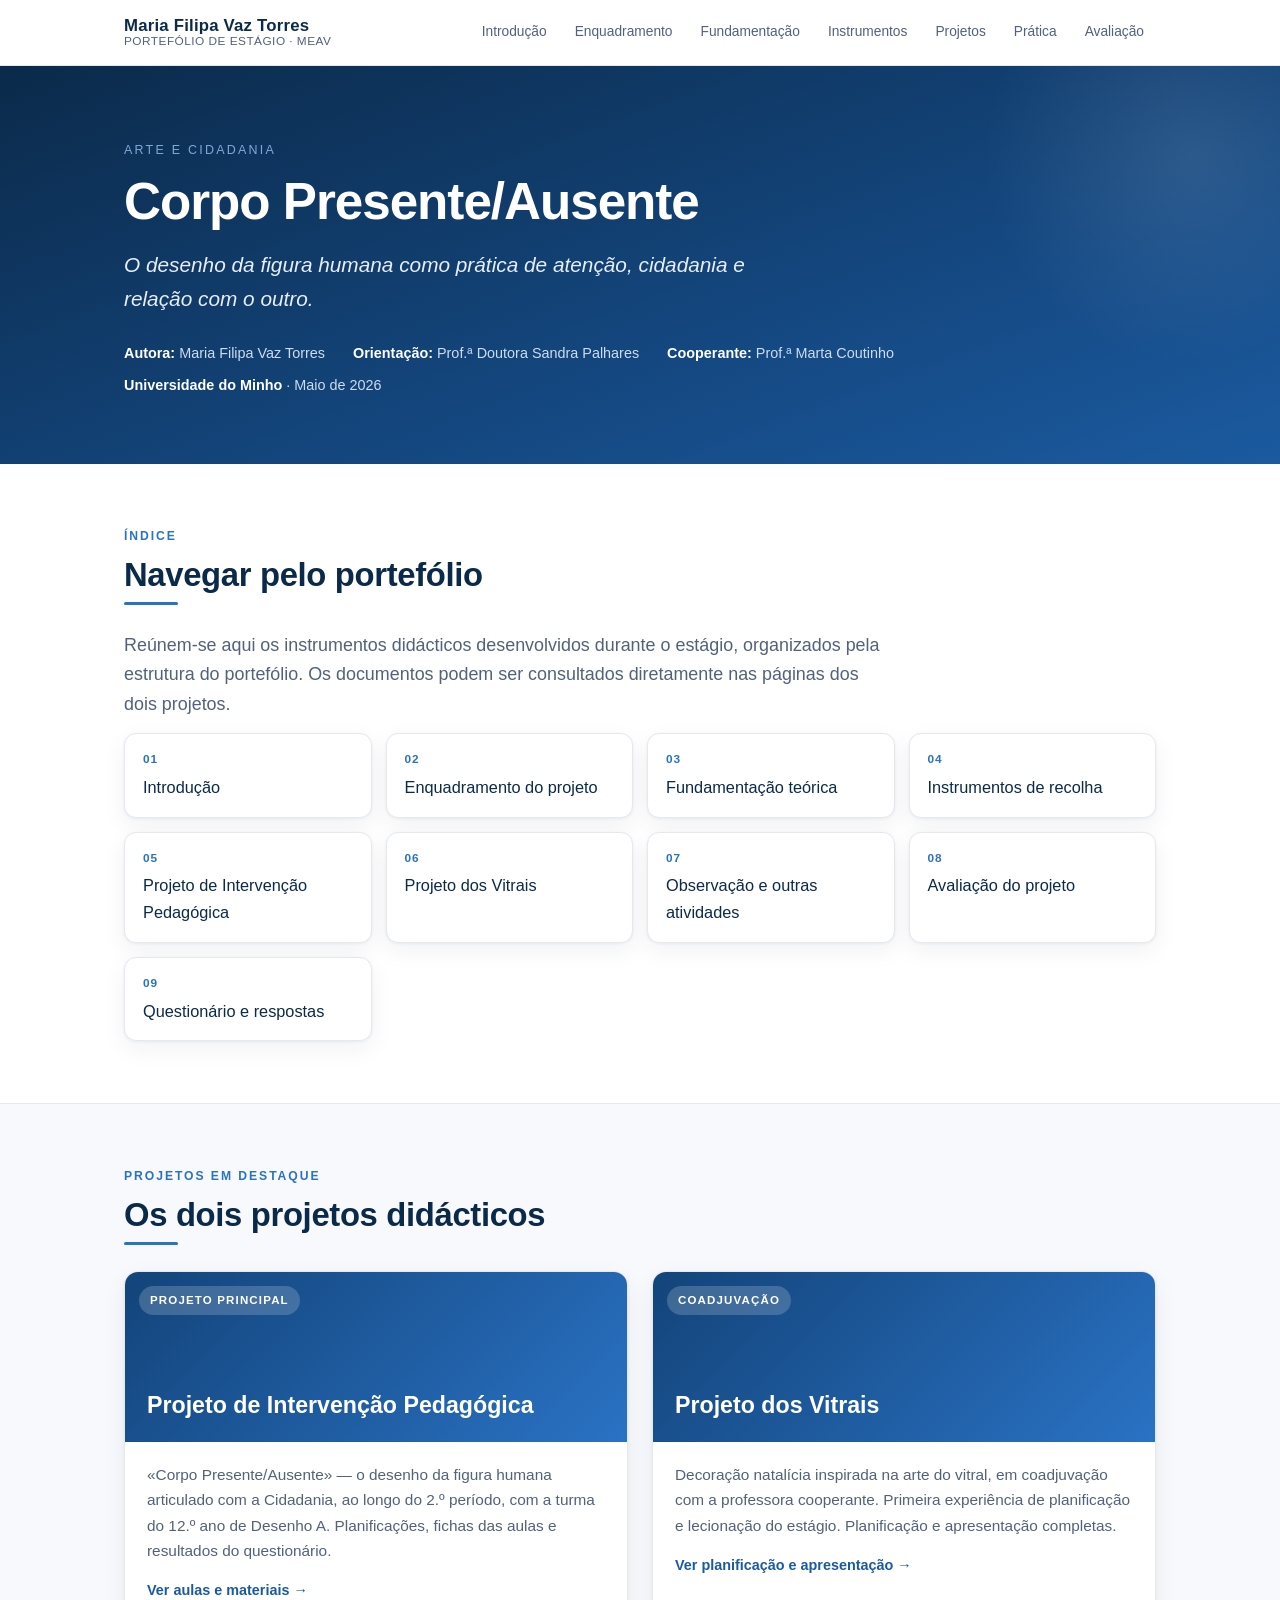
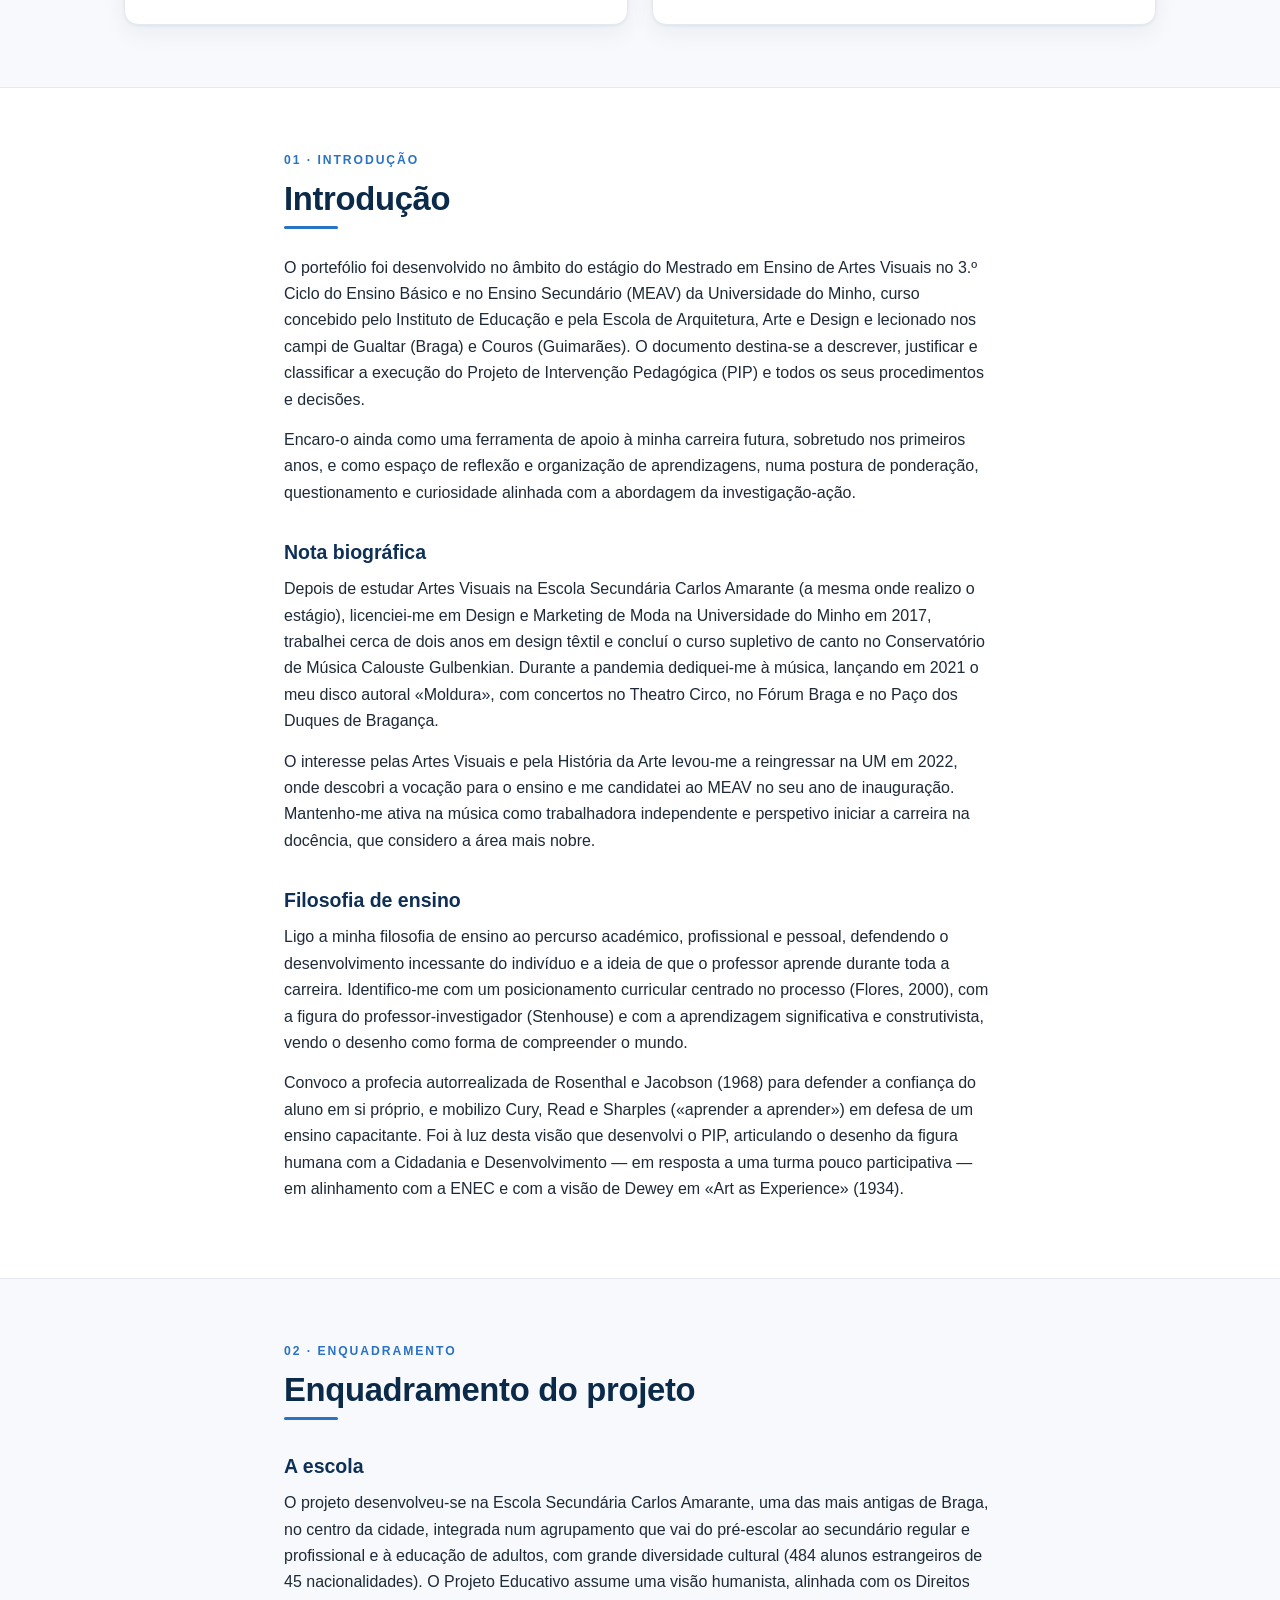
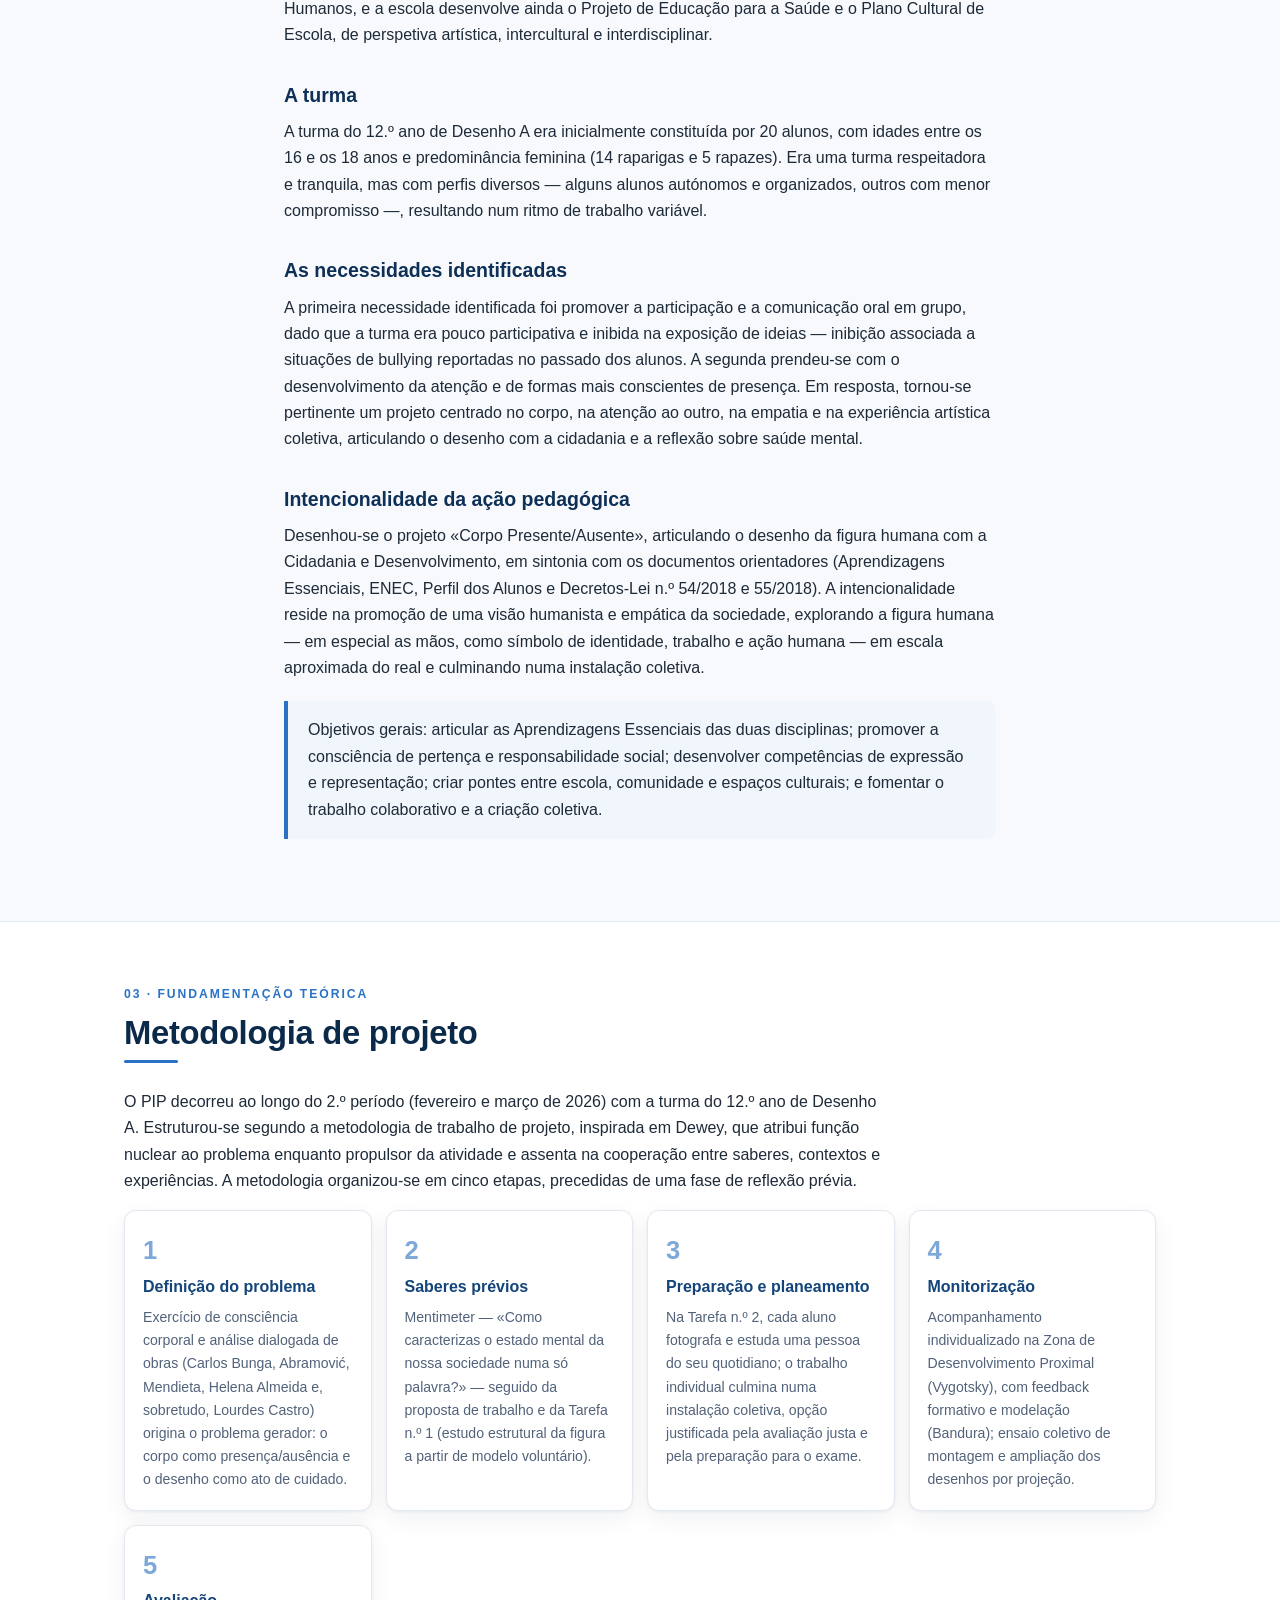
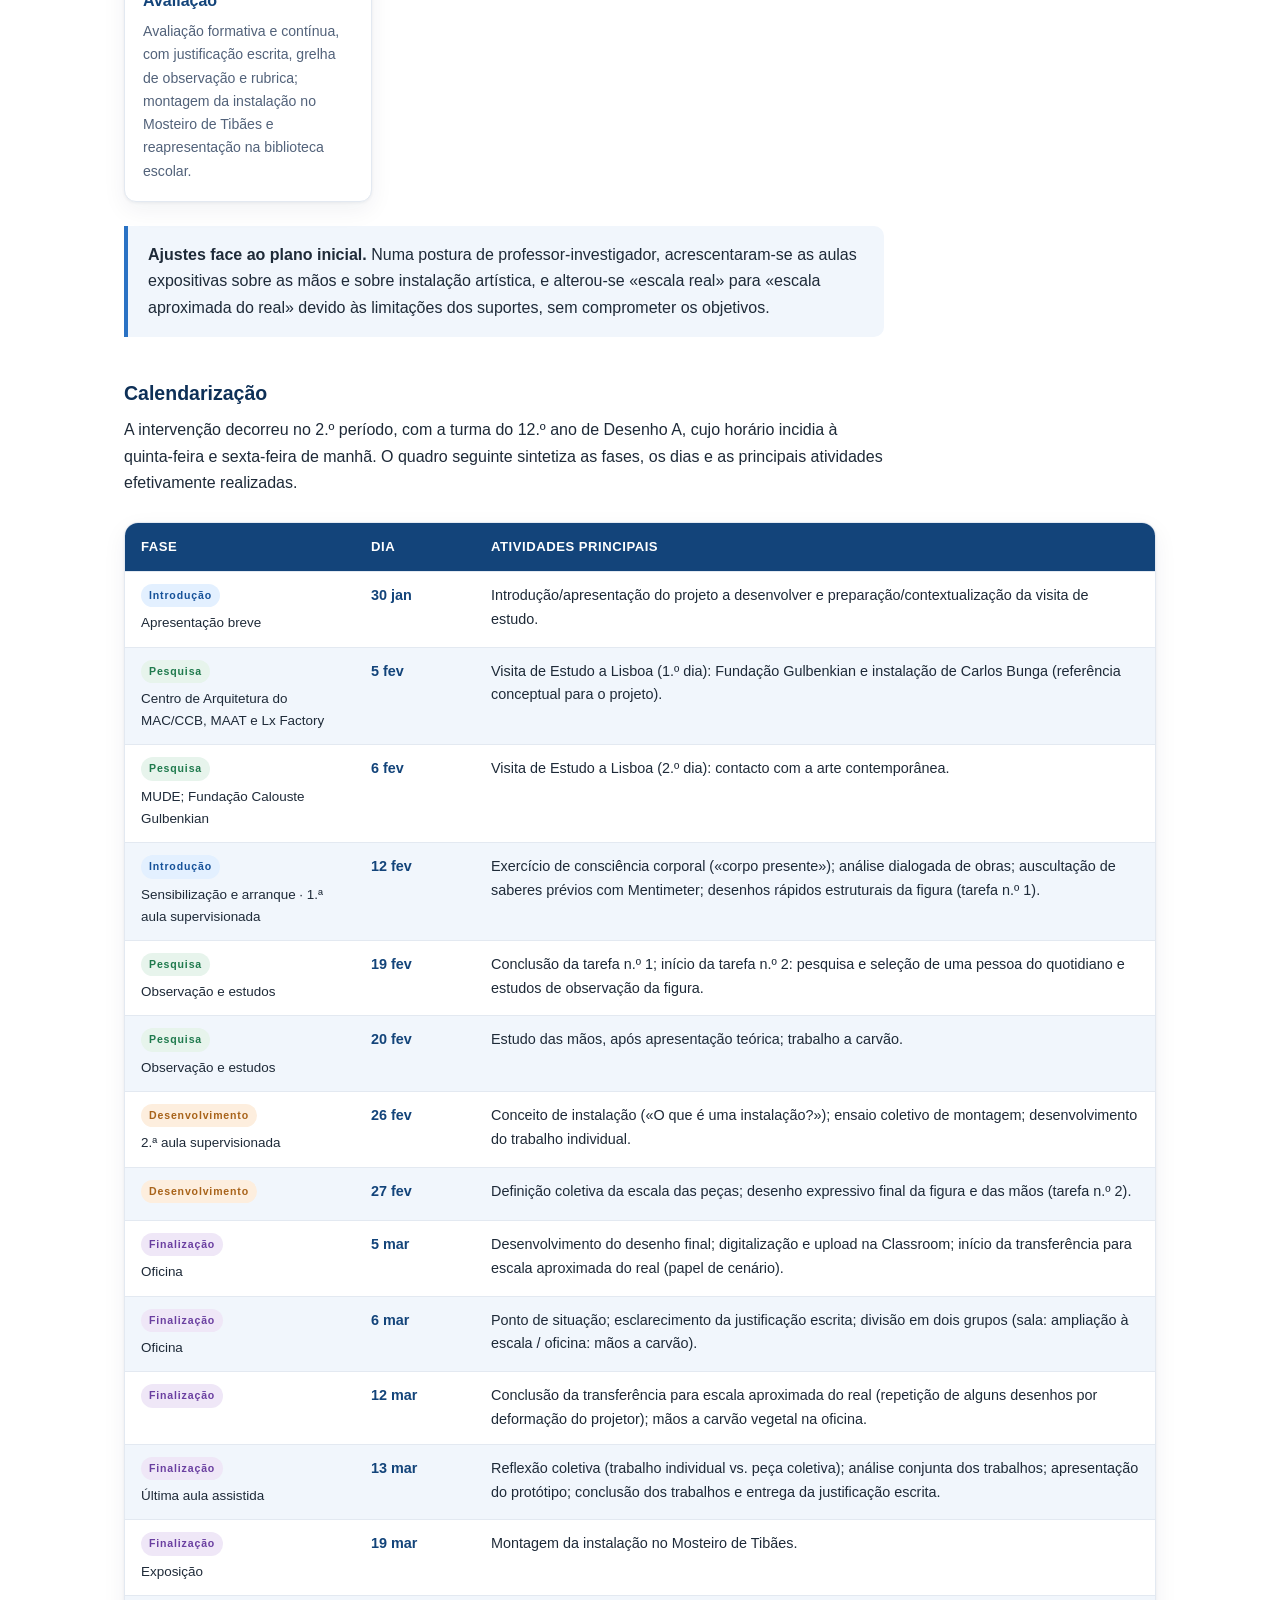
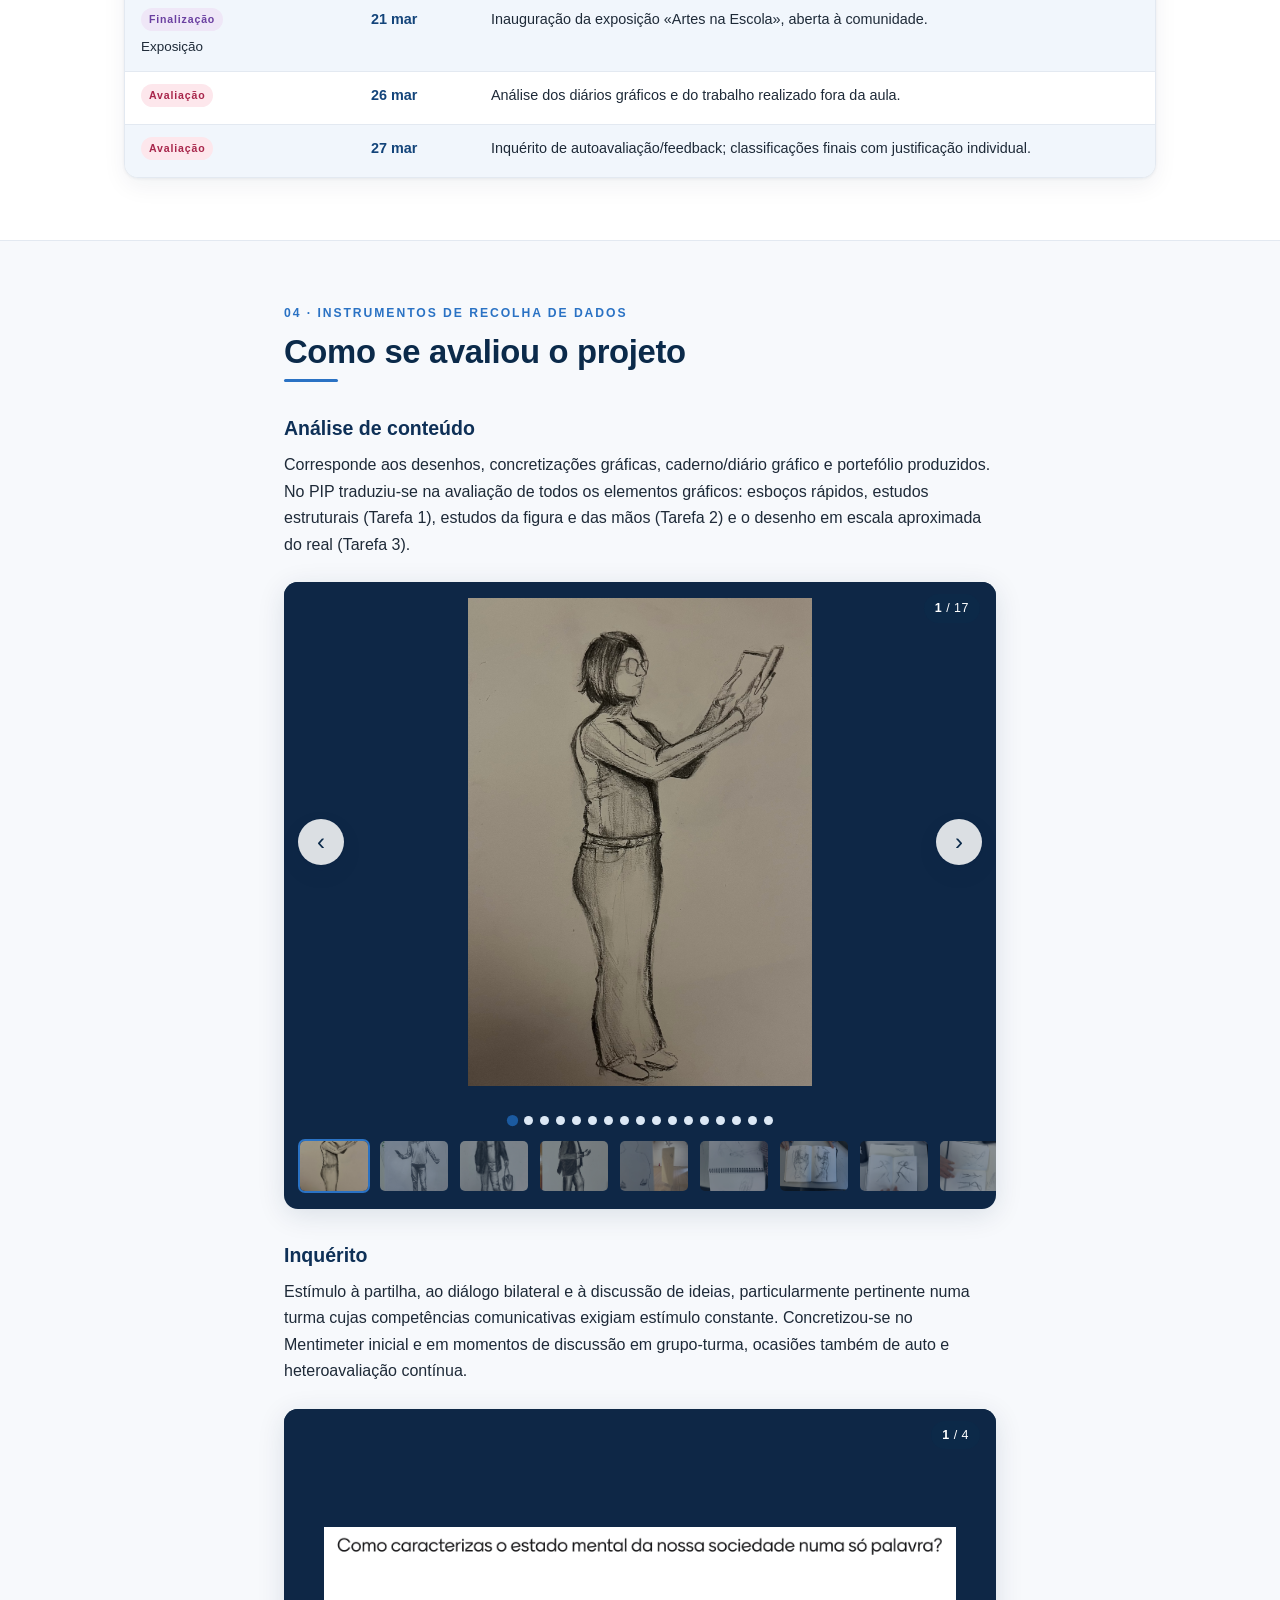
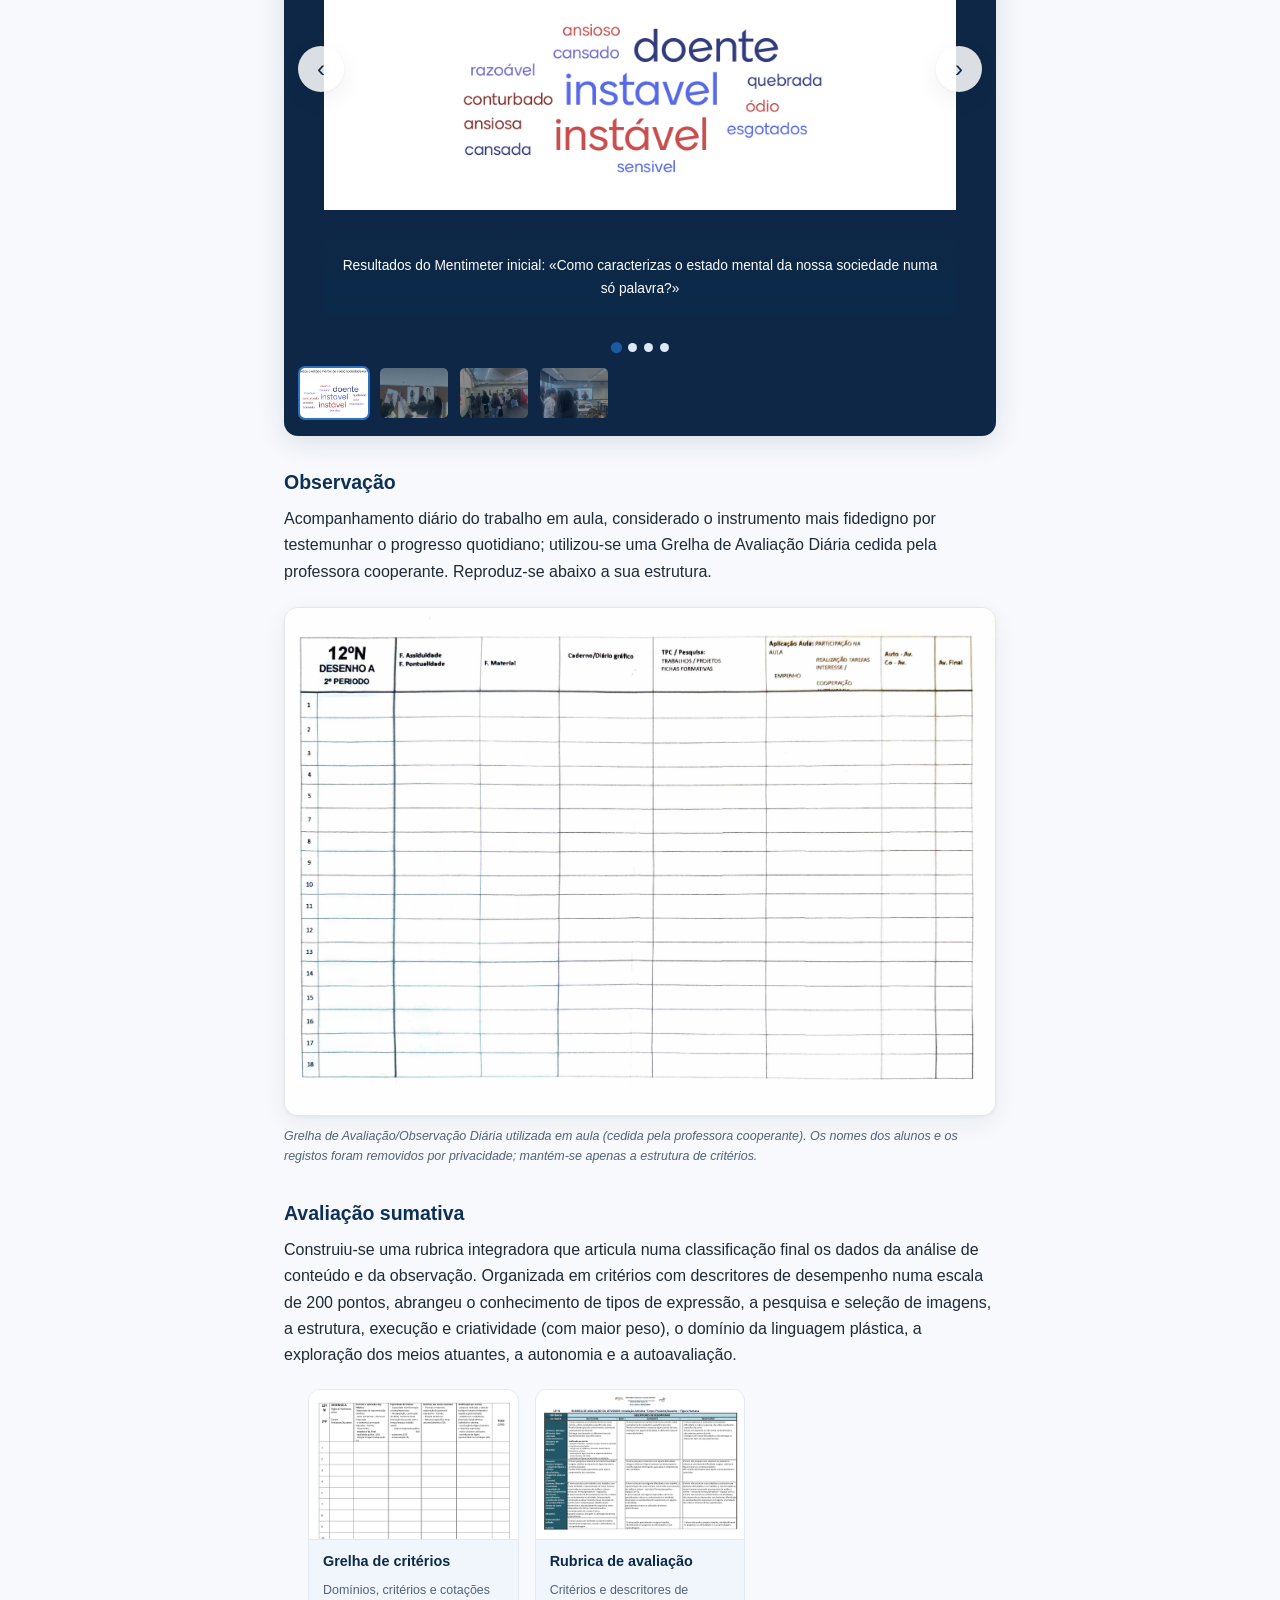
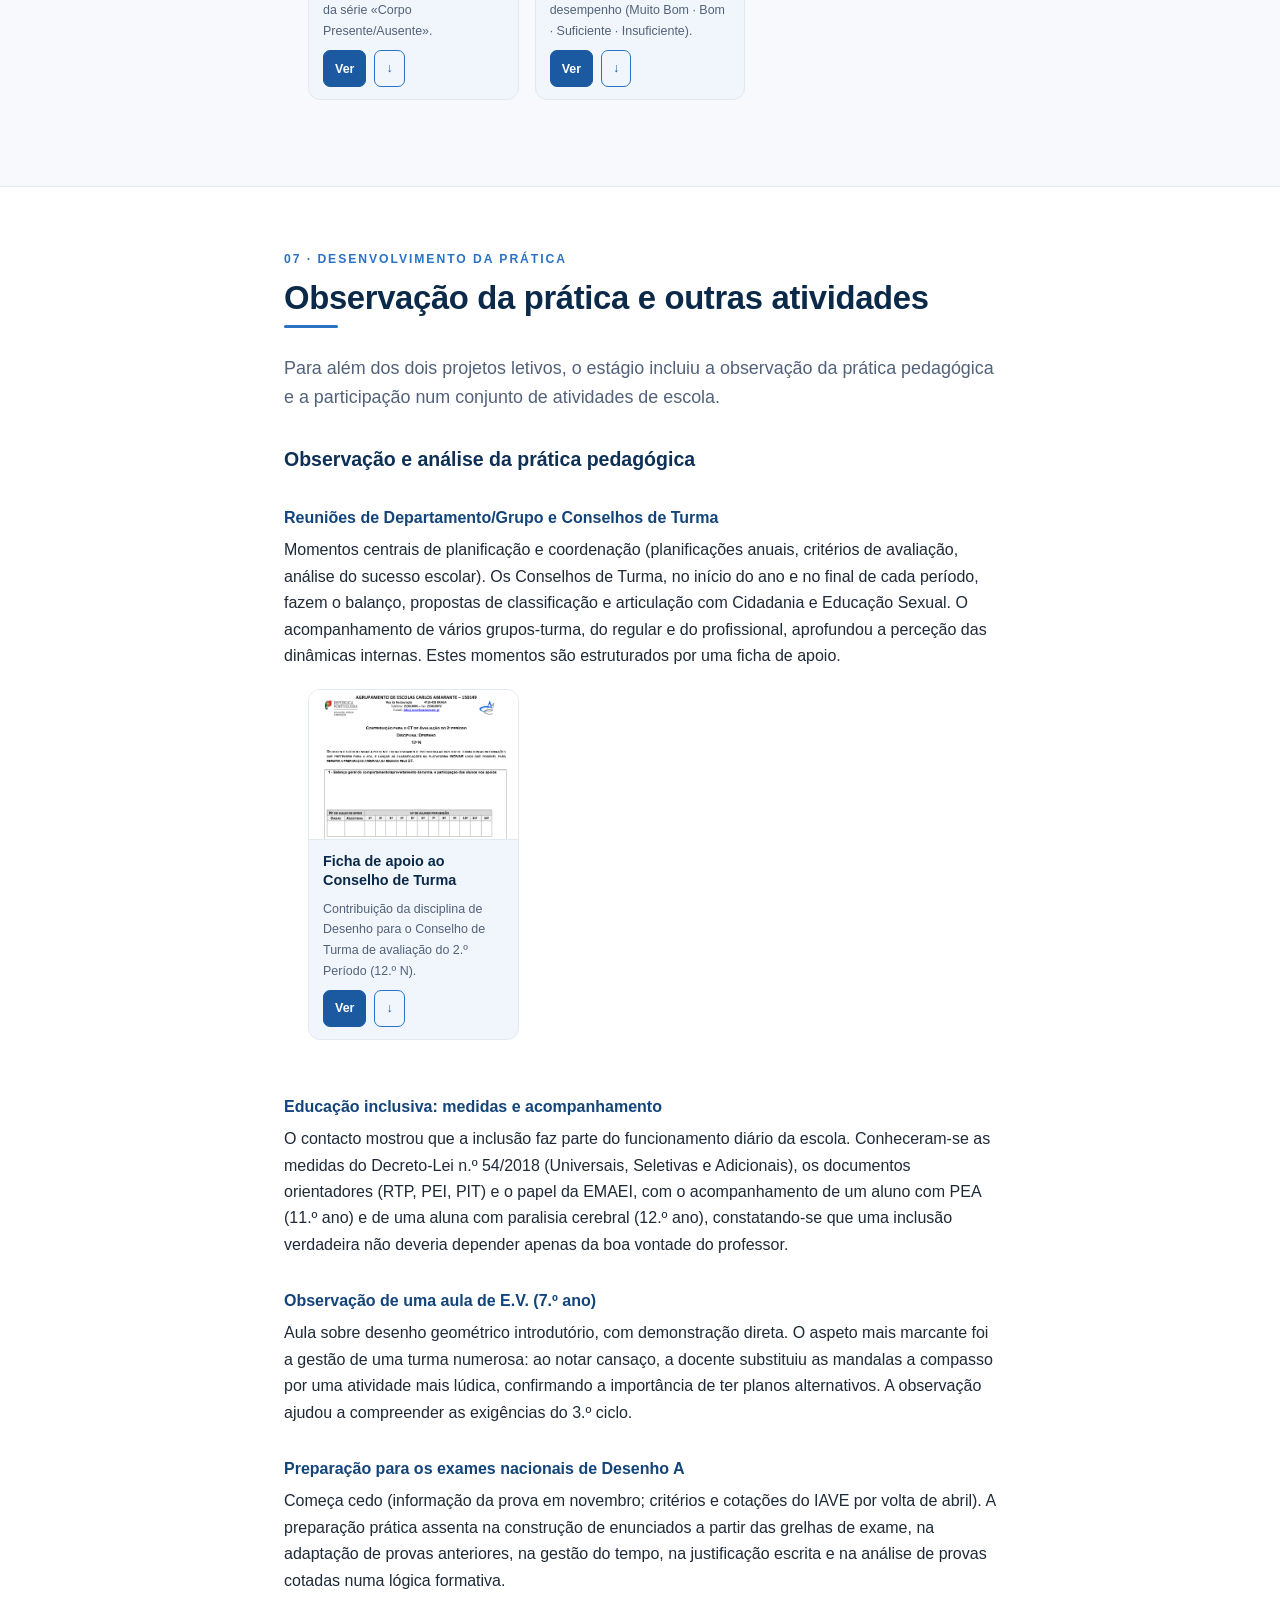
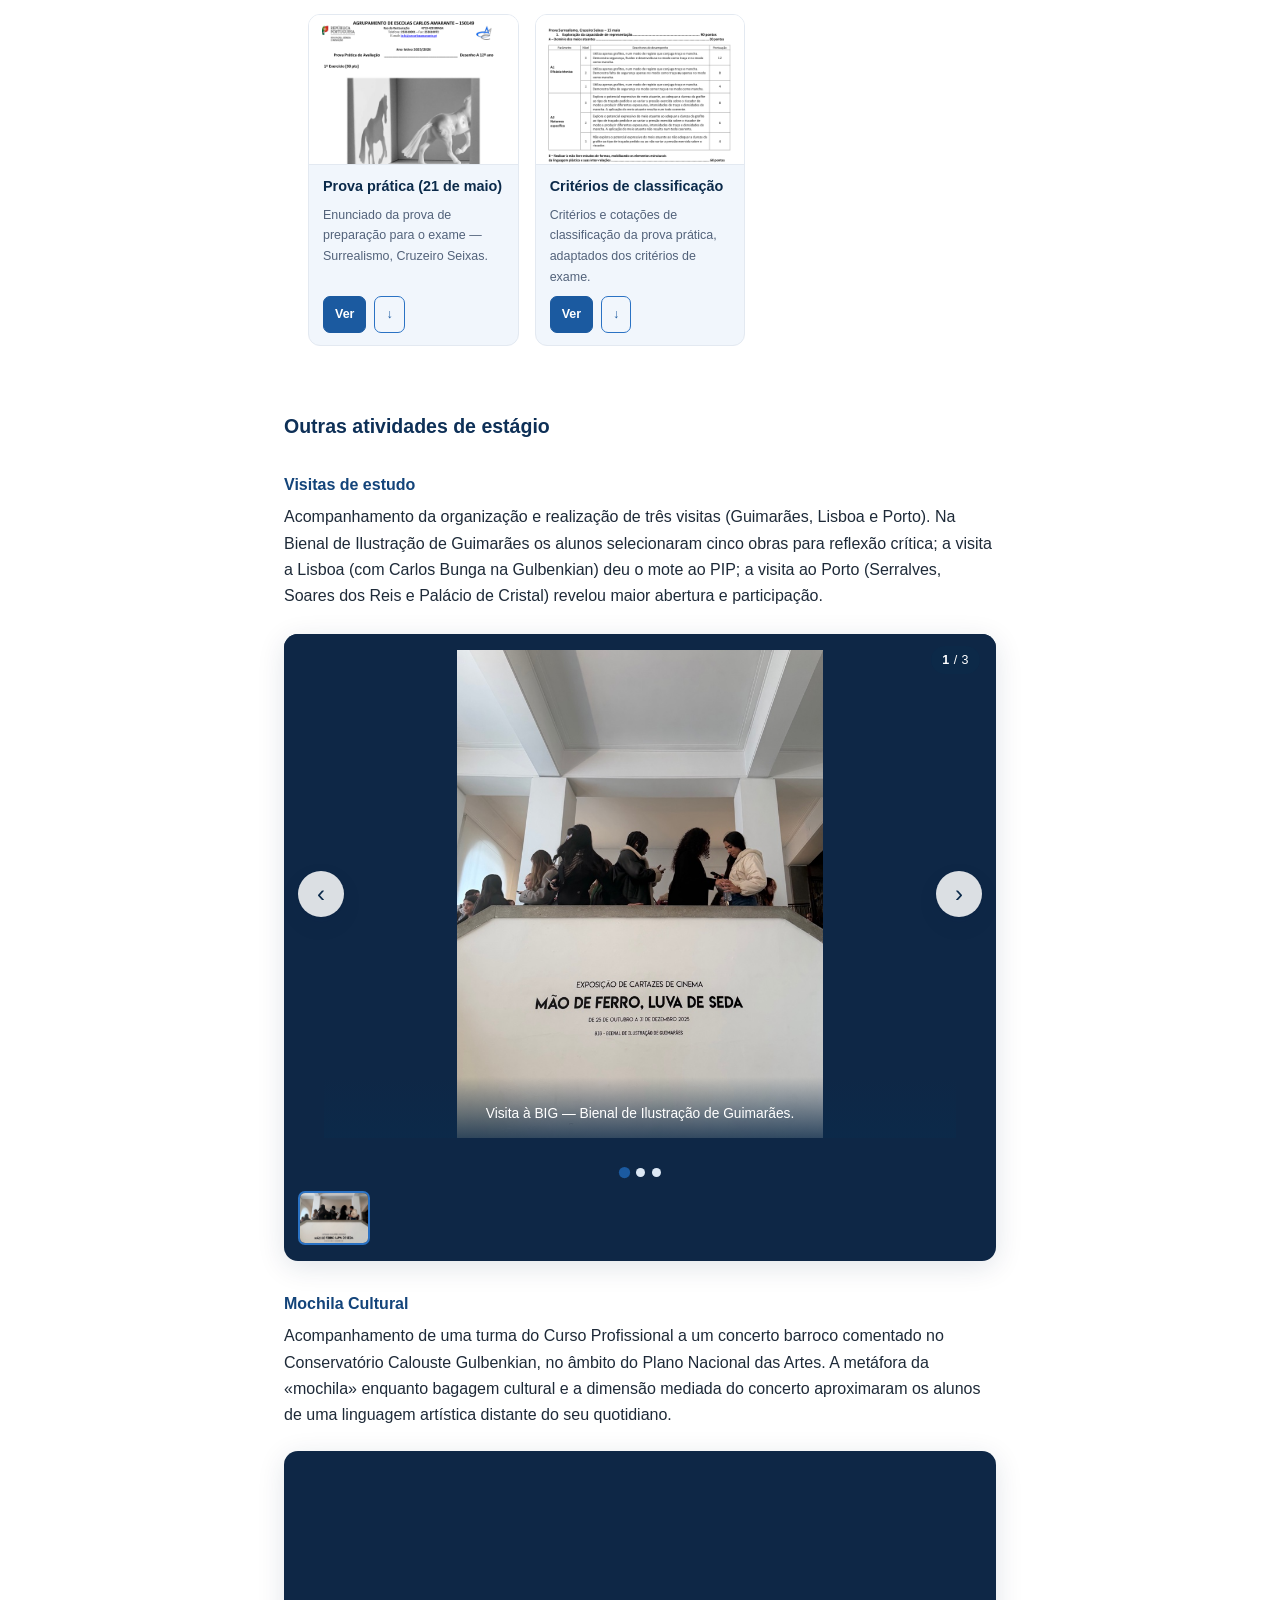
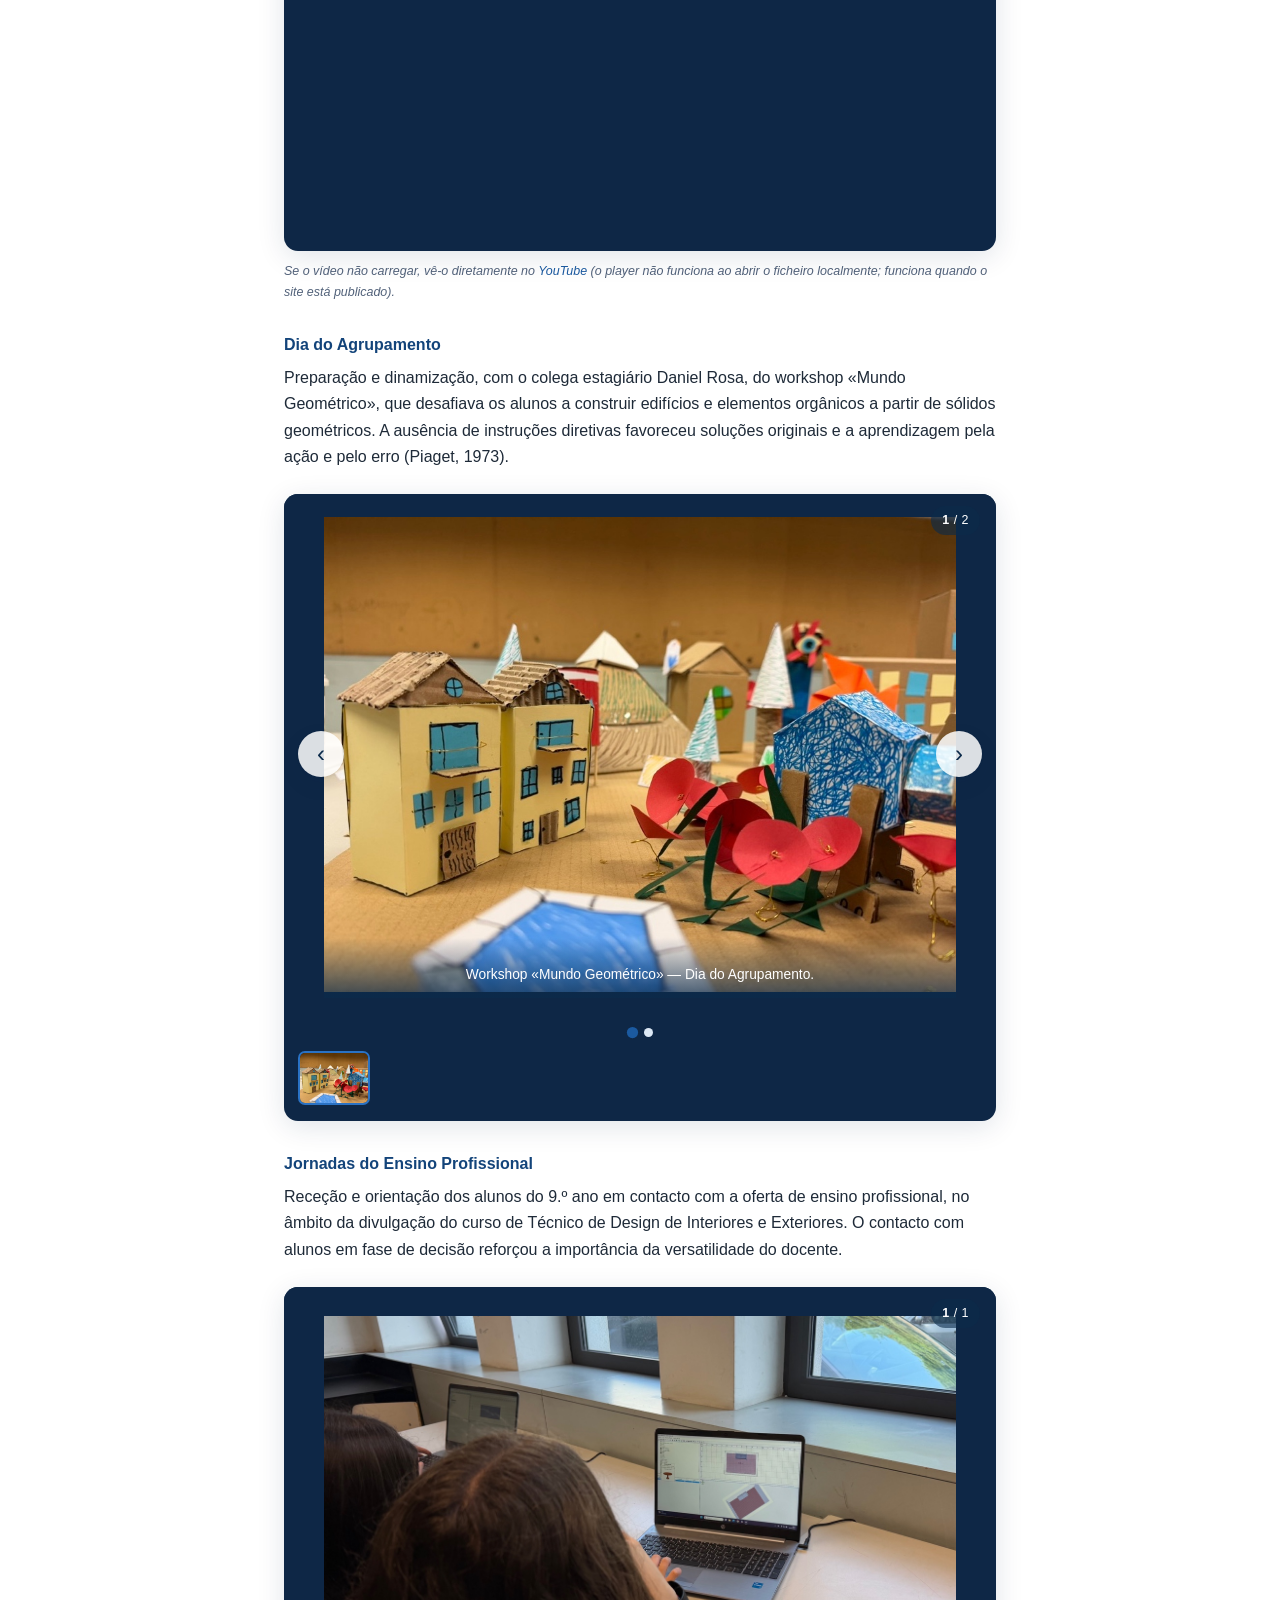
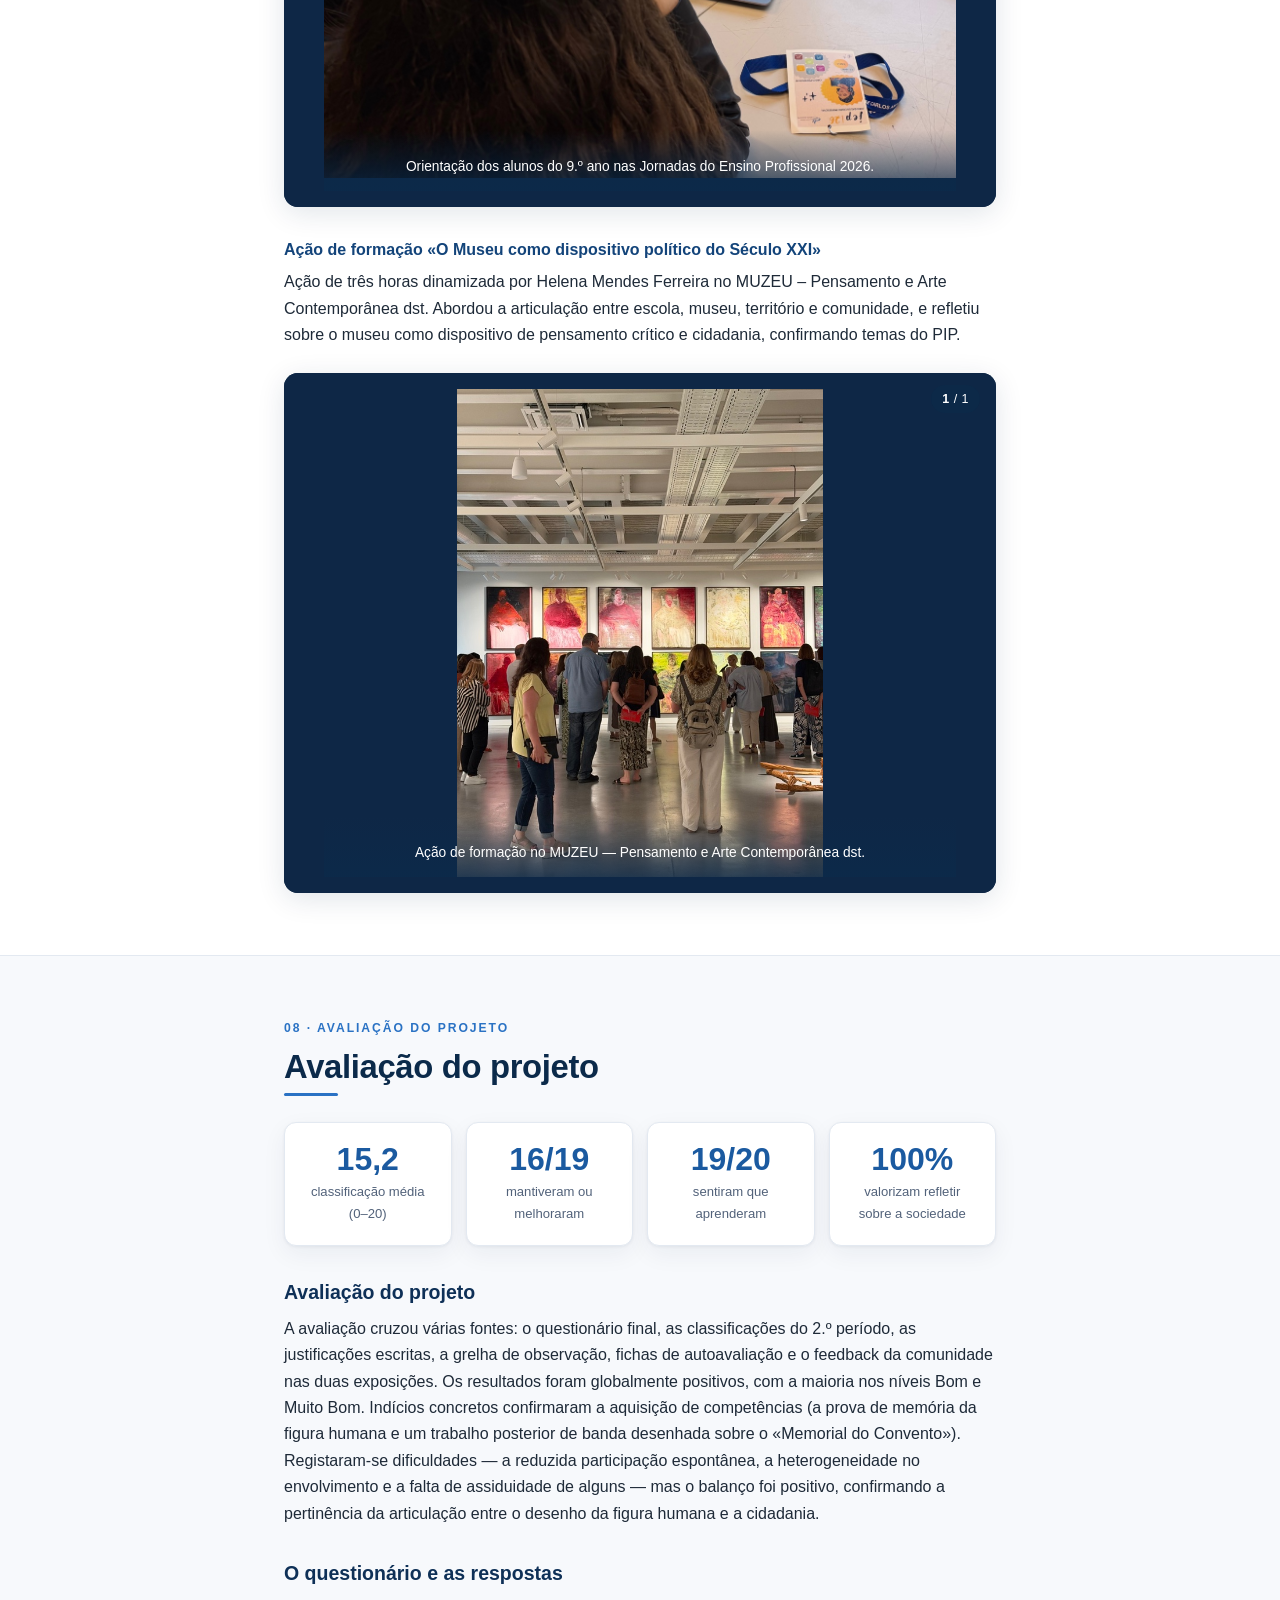
==== index.html @ 0a75f9e9 "Mover site para a raiz do repositório (GitHub Pages /root) GitHub Pages serve de / ou /docs, não de " ====
<!DOCTYPE html>
<html lang="pt">
<head>
<meta charset="UTF-8">
<meta name="viewport" content="width=device-width, initial-scale=1.0">
<title>Portefólio de Estágio — Maria Filipa Vaz Torres</title>
<meta name="description" content="Arte e Cidadania — Corpo Presente/Ausente. Portefólio de estágio do Mestrado em Ensino de Artes Visuais. Maria Filipa Vaz Torres, Universidade do Minho.">
<link rel="canonical" href="https://corpopresenteausente.me/">
<meta property="og:type" content="website">
<meta property="og:site_name" content="Corpo Presente/Ausente">
<meta property="og:title" content="Corpo Presente/Ausente — Portefólio de Estágio">
<meta property="og:description" content="O desenho da figura humana como prática de atenção, cidadania e relação com o outro. Maria Filipa Vaz Torres, MEAV — Universidade do Minho.">
<meta property="og:url" content="https://corpopresenteausente.me/">
<meta property="og:locale" content="pt_PT">
<link rel="stylesheet" href="style.css">
</head>
<body>

<header class="topo">
  <div class="topo-inner">
    <a class="marca" href="index.html">
      <b>Maria Filipa Vaz Torres</b>
      <span>Portefólio de Estágio · MEAV</span>
    </a>
    <nav class="nav">
      <a href="#introducao">Introdução</a>
      <a href="#enquadramento">Enquadramento</a>
      <a href="#fundamentacao">Fundamentação</a>
      <a href="#instrumentos">Instrumentos</a>
      <a href="#projetos">Projetos</a>
      <a href="#pratica">Prática</a>
      <a href="#avaliacao">Avaliação</a>
    </nav>
  </div>
</header>

<!-- HERO -->
<div class="hero">
  <div class="wrap">
    <p class="eyebrow">Arte e Cidadania</p>
    <h1>Corpo Presente/Ausente</h1>
    <p class="sub">O desenho da figura humana como prática de atenção, cidadania e relação com o outro.</p>
    <div class="meta">
      <span><b>Autora:</b> Maria Filipa Vaz Torres</span>
      <span><b>Orientação:</b> Prof.ª Doutora Sandra Palhares</span>
      <span><b>Cooperante:</b> Prof.ª Marta Coutinho</span>
      <span><b>Universidade do Minho</b> · Maio de 2026</span>
    </div>
  </div>
</div>

<!-- ÍNDICE -->
<section class="bloco" id="topo-indice">
  <div class="wrap">
    <p class="kicker">Índice</p>
    <h2 class="titulo">Navegar pelo portefólio</h2>
    <div class="divisoria"></div>
    <p class="lead estreito">Reúnem-se aqui os instrumentos didácticos desenvolvidos durante o estágio, organizados pela estrutura do portefólio. Os documentos podem ser consultados diretamente nas páginas dos dois projetos.</p>
    <div class="indice">
      <a href="#introducao"><span class="n">01</span><span class="t">Introdução</span></a>
      <a href="#enquadramento"><span class="n">02</span><span class="t">Enquadramento do projeto</span></a>
      <a href="#fundamentacao"><span class="n">03</span><span class="t">Fundamentação teórica</span></a>
      <a href="#instrumentos"><span class="n">04</span><span class="t">Instrumentos de recolha</span></a>
      <a href="pip.html"><span class="n">05</span><span class="t">Projeto de Intervenção Pedagógica</span></a>
      <a href="vitrais.html"><span class="n">06</span><span class="t">Projeto dos Vitrais</span></a>
      <a href="#pratica"><span class="n">07</span><span class="t">Observação e outras atividades</span></a>
      <a href="#avaliacao"><span class="n">08</span><span class="t">Avaliação do projeto</span></a>
      <a href="questionario.html"><span class="n">09</span><span class="t">Questionário e respostas</span></a>
    </div>
  </div>
</section>

<!-- PROJETOS EM DESTAQUE -->
<section class="bloco" id="projetos">
  <div class="wrap">
    <p class="kicker">Projetos em destaque</p>
    <h2 class="titulo">Os dois projetos didácticos</h2>
    <div class="divisoria"></div>
    <div class="destaques">
      <a class="proj-card" href="pip.html">
        <div class="cap">
          <span class="tag">Projeto principal</span>
          <h3>Projeto de Intervenção Pedagógica</h3>
        </div>
        <div class="corpo">
          <p>«Corpo Presente/Ausente» — o desenho da figura humana articulado com a Cidadania, ao longo do 2.º período, com a turma do 12.º ano de Desenho A. Planificações, fichas das aulas e resultados do questionário.</p>
          <span class="vermais">Ver aulas e materiais →</span>
        </div>
      </a>
      <a class="proj-card" href="vitrais.html">
        <div class="cap">
          <span class="tag">Coadjuvação</span>
          <h3>Projeto dos Vitrais</h3>
        </div>
        <div class="corpo">
          <p>Decoração natalícia inspirada na arte do vitral, em coadjuvação com a professora cooperante. Primeira experiência de planificação e lecionação do estágio. Planificação e apresentação completas.</p>
          <span class="vermais">Ver planificação e apresentação →</span>
        </div>
      </a>
    </div>
  </div>
</section>

<!-- 01 INTRODUÇÃO -->
<section class="bloco" id="introducao">
  <div class="wrap estreito">
    <p class="kicker">01 · Introdução</p>
    <h2 class="titulo">Introdução</h2>
    <div class="divisoria"></div>
    <p>O portefólio foi desenvolvido no âmbito do estágio do Mestrado em Ensino de Artes Visuais no 3.º Ciclo do Ensino Básico e no Ensino Secundário (MEAV) da Universidade do Minho, curso concebido pelo Instituto de Educação e pela Escola de Arquitetura, Arte e Design e lecionado nos campi de Gualtar (Braga) e Couros (Guimarães). O documento destina-se a descrever, justificar e classificar a execução do Projeto de Intervenção Pedagógica (PIP) e todos os seus procedimentos e decisões.</p>
    <p>Encaro-o ainda como uma ferramenta de apoio à minha carreira futura, sobretudo nos primeiros anos, e como espaço de reflexão e organização de aprendizagens, numa postura de ponderação, questionamento e curiosidade alinhada com a abordagem da investigação-ação.</p>

    <div class="subseccao">
      <h3 id="nota-biografica">Nota biográfica</h3>
      <p>Depois de estudar Artes Visuais na Escola Secundária Carlos Amarante (a mesma onde realizo o estágio), licenciei-me em Design e Marketing de Moda na Universidade do Minho em 2017, trabalhei cerca de dois anos em design têxtil e concluí o curso supletivo de canto no Conservatório de Música Calouste Gulbenkian. Durante a pandemia dediquei-me à música, lançando em 2021 o meu disco autoral «Moldura», com concertos no Theatro Circo, no Fórum Braga e no Paço dos Duques de Bragança.</p>
      <p>O interesse pelas Artes Visuais e pela História da Arte levou-me a reingressar na UM em 2022, onde descobri a vocação para o ensino e me candidatei ao MEAV no seu ano de inauguração. Mantenho-me ativa na música como trabalhadora independente e perspetivo iniciar a carreira na docência, que considero a área mais nobre.</p>
    </div>

    <div class="subseccao">
      <h3 id="filosofia-ensino">Filosofia de ensino</h3>
      <p>Ligo a minha filosofia de ensino ao percurso académico, profissional e pessoal, defendendo o desenvolvimento incessante do indivíduo e a ideia de que o professor aprende durante toda a carreira. Identifico-me com um posicionamento curricular centrado no processo (Flores, 2000), com a figura do professor-investigador (Stenhouse) e com a aprendizagem significativa e construtivista, vendo o desenho como forma de compreender o mundo.</p>
      <p>Convoco a profecia autorrealizada de Rosenthal e Jacobson (1968) para defender a confiança do aluno em si próprio, e mobilizo Cury, Read e Sharples («aprender a aprender») em defesa de um ensino capacitante. Foi à luz desta visão que desenvolvi o PIP, articulando o desenho da figura humana com a Cidadania e Desenvolvimento — em resposta a uma turma pouco participativa — em alinhamento com a ENEC e com a visão de Dewey em «Art as Experience» (1934).</p>
    </div>
  </div>
</section>

<!-- 02 ENQUADRAMENTO -->
<section class="bloco" id="enquadramento">
  <div class="wrap estreito">
    <p class="kicker">02 · Enquadramento</p>
    <h2 class="titulo">Enquadramento do projeto</h2>
    <div class="divisoria"></div>

    <div class="subseccao">
      <h3 id="a-escola">A escola</h3>
      <p>O projeto desenvolveu-se na Escola Secundária Carlos Amarante, uma das mais antigas de Braga, no centro da cidade, integrada num agrupamento que vai do pré-escolar ao secundário regular e profissional e à educação de adultos, com grande diversidade cultural (484 alunos estrangeiros de 45 nacionalidades). O Projeto Educativo assume uma visão humanista, alinhada com os Direitos Humanos, e a escola desenvolve ainda o Projeto de Educação para a Saúde e o Plano Cultural de Escola, de perspetiva artística, intercultural e interdisciplinar.</p>
    </div>

    <div class="subseccao">
      <h3 id="a-turma">A turma</h3>
      <p>A turma do 12.º ano de Desenho A era inicialmente constituída por 20 alunos, com idades entre os 16 e os 18 anos e predominância feminina (14 raparigas e 5 rapazes). Era uma turma respeitadora e tranquila, mas com perfis diversos — alguns alunos autónomos e organizados, outros com menor compromisso —, resultando num ritmo de trabalho variável.</p>
    </div>

    <div class="subseccao">
      <h3 id="necessidades">As necessidades identificadas</h3>
      <p>A primeira necessidade identificada foi promover a participação e a comunicação oral em grupo, dado que a turma era pouco participativa e inibida na exposição de ideias — inibição associada a situações de bullying reportadas no passado dos alunos. A segunda prendeu-se com o desenvolvimento da atenção e de formas mais conscientes de presença. Em resposta, tornou-se pertinente um projeto centrado no corpo, na atenção ao outro, na empatia e na experiência artística coletiva, articulando o desenho com a cidadania e a reflexão sobre saúde mental.</p>
    </div>

    <div class="subseccao">
      <h3 id="intencionalidade">Intencionalidade da ação pedagógica</h3>
      <p>Desenhou-se o projeto «Corpo Presente/Ausente», articulando o desenho da figura humana com a Cidadania e Desenvolvimento, em sintonia com os documentos orientadores (Aprendizagens Essenciais, ENEC, Perfil dos Alunos e Decretos-Lei n.º 54/2018 e 55/2018). A intencionalidade reside na promoção de uma visão humanista e empática da sociedade, explorando a figura humana — em especial as mãos, como símbolo de identidade, trabalho e ação humana — em escala aproximada do real e culminando numa instalação coletiva.</p>
      <div class="callout">Objetivos gerais: articular as Aprendizagens Essenciais das duas disciplinas; promover a consciência de pertença e responsabilidade social; desenvolver competências de expressão e representação; criar pontes entre escola, comunidade e espaços culturais; e fomentar o trabalho colaborativo e a criação coletiva.</div>
    </div>
  </div>
</section>

<!-- 03 FUNDAMENTAÇÃO -->
<section class="bloco" id="fundamentacao">
  <div class="wrap">
    <p class="kicker">03 · Fundamentação teórica</p>
    <h2 class="titulo">Metodologia de projeto</h2>
    <div class="divisoria"></div>
    <p class="estreito">O PIP decorreu ao longo do 2.º período (fevereiro e março de 2026) com a turma do 12.º ano de Desenho A. Estruturou-se segundo a metodologia de trabalho de projeto, inspirada em Dewey, que atribui função nuclear ao problema enquanto propulsor da atividade e assenta na cooperação entre saberes, contextos e experiências. A metodologia organizou-se em cinco etapas, precedidas de uma fase de reflexão prévia.</p>
    <div class="fases">
      <div class="fase"><div class="ord">1</div><h4>Definição do problema</h4><p>Exercício de consciência corporal e análise dialogada de obras (Carlos Bunga, Abramović, Mendieta, Helena Almeida e, sobretudo, Lourdes Castro) origina o problema gerador: o corpo como presença/ausência e o desenho como ato de cuidado.</p></div>
      <div class="fase"><div class="ord">2</div><h4>Saberes prévios</h4><p>Mentimeter — «Como caracterizas o estado mental da nossa sociedade numa só palavra?» — seguido da proposta de trabalho e da Tarefa n.º 1 (estudo estrutural da figura a partir de modelo voluntário).</p></div>
      <div class="fase"><div class="ord">3</div><h4>Preparação e planeamento</h4><p>Na Tarefa n.º 2, cada aluno fotografa e estuda uma pessoa do seu quotidiano; o trabalho individual culmina numa instalação coletiva, opção justificada pela avaliação justa e pela preparação para o exame.</p></div>
      <div class="fase"><div class="ord">4</div><h4>Monitorização</h4><p>Acompanhamento individualizado na Zona de Desenvolvimento Proximal (Vygotsky), com feedback formativo e modelação (Bandura); ensaio coletivo de montagem e ampliação dos desenhos por projeção.</p></div>
      <div class="fase"><div class="ord">5</div><h4>Avaliação</h4><p>Avaliação formativa e contínua, com justificação escrita, grelha de observação e rubrica; montagem da instalação no Mosteiro de Tibães e reapresentação na biblioteca escolar.</p></div>
    </div>
    <div class="callout estreito" style="margin-top:24px"><b>Ajustes face ao plano inicial.</b> Numa postura de professor-investigador, acrescentaram-se as aulas expositivas sobre as mãos e sobre instalação artística, e alterou-se «escala real» para «escala aproximada do real» devido às limitações dos suportes, sem comprometer os objetivos.</div>

    <h3 style="margin-top:40px">Calendarização</h3>
    <p class="estreito">A intervenção decorreu no 2.º período, com a turma do 12.º ano de Desenho A, cujo horário incidia à quinta-feira e sexta-feira de manhã. O quadro seguinte sintetiza as fases, os dias e as principais atividades efetivamente realizadas.</p>
    <div class="tabela-cal">
      <table class="cal">
        <thead>
          <tr><th>Fase</th><th>Dia</th><th>Atividades principais</th></tr>
        </thead>
        <tbody>
          <tr>
            <td class="fase-cel"><span class="cal-tag introducao">Introdução</span><span class="cal-fase-nome">Apresentação breve</span></td>
            <td class="dia">30 jan</td>
            <td>Introdução/apresentação do projeto a desenvolver e preparação/contextualização da visita de estudo.</td>
          </tr>
          <tr>
            <td class="fase-cel"><span class="cal-tag pesquisa">Pesquisa</span><span class="cal-fase-nome">Centro de Arquitetura do MAC/CCB, MAAT e Lx Factory</span></td>
            <td class="dia">5 fev</td>
            <td>Visita de Estudo a Lisboa (1.º dia): Fundação Gulbenkian e instalação de Carlos Bunga (referência conceptual para o projeto).</td>
          </tr>
          <tr>
            <td class="fase-cel"><span class="cal-tag pesquisa">Pesquisa</span><span class="cal-fase-nome">MUDE; Fundação Calouste Gulbenkian</span></td>
            <td class="dia">6 fev</td>
            <td>Visita de Estudo a Lisboa (2.º dia): contacto com a arte contemporânea.</td>
          </tr>
          <tr>
            <td class="fase-cel"><span class="cal-tag introducao">Introdução</span><span class="cal-fase-nome">Sensibilização e arranque · 1.ª aula supervisionada</span></td>
            <td class="dia">12 fev</td>
            <td>Exercício de consciência corporal («corpo presente»); análise dialogada de obras; auscultação de saberes prévios com Mentimeter; desenhos rápidos estruturais da figura (tarefa n.º 1).</td>
          </tr>
          <tr>
            <td class="fase-cel"><span class="cal-tag pesquisa">Pesquisa</span><span class="cal-fase-nome">Observação e estudos</span></td>
            <td class="dia">19 fev</td>
            <td>Conclusão da tarefa n.º 1; início da tarefa n.º 2: pesquisa e seleção de uma pessoa do quotidiano e estudos de observação da figura.</td>
          </tr>
          <tr>
            <td class="fase-cel"><span class="cal-tag pesquisa">Pesquisa</span><span class="cal-fase-nome">Observação e estudos</span></td>
            <td class="dia">20 fev</td>
            <td>Estudo das mãos, após apresentação teórica; trabalho a carvão.</td>
          </tr>
          <tr>
            <td class="fase-cel"><span class="cal-tag desenvolvimento">Desenvolvimento</span><span class="cal-fase-nome">2.ª aula supervisionada</span></td>
            <td class="dia">26 fev</td>
            <td>Conceito de instalação («O que é uma instalação?»); ensaio coletivo de montagem; desenvolvimento do trabalho individual.</td>
          </tr>
          <tr>
            <td class="fase-cel"><span class="cal-tag desenvolvimento">Desenvolvimento</span></td>
            <td class="dia">27 fev</td>
            <td>Definição coletiva da escala das peças; desenho expressivo final da figura e das mãos (tarefa n.º 2).</td>
          </tr>
          <tr>
            <td class="fase-cel"><span class="cal-tag finalizacao">Finalização</span><span class="cal-fase-nome">Oficina</span></td>
            <td class="dia">5 mar</td>
            <td>Desenvolvimento do desenho final; digitalização e upload na Classroom; início da transferência para escala aproximada do real (papel de cenário).</td>
          </tr>
          <tr>
            <td class="fase-cel"><span class="cal-tag finalizacao">Finalização</span><span class="cal-fase-nome">Oficina</span></td>
            <td class="dia">6 mar</td>
            <td>Ponto de situação; esclarecimento da justificação escrita; divisão em dois grupos (sala: ampliação à escala / oficina: mãos a carvão).</td>
          </tr>
          <tr>
            <td class="fase-cel"><span class="cal-tag finalizacao">Finalização</span></td>
            <td class="dia">12 mar</td>
            <td>Conclusão da transferência para escala aproximada do real (repetição de alguns desenhos por deformação do projetor); mãos a carvão vegetal na oficina.</td>
          </tr>
          <tr>
            <td class="fase-cel"><span class="cal-tag finalizacao">Finalização</span><span class="cal-fase-nome">Última aula assistida</span></td>
            <td class="dia">13 mar</td>
            <td>Reflexão coletiva (trabalho individual vs. peça coletiva); análise conjunta dos trabalhos; apresentação do protótipo; conclusão dos trabalhos e entrega da justificação escrita.</td>
          </tr>
          <tr>
            <td class="fase-cel"><span class="cal-tag finalizacao">Finalização</span><span class="cal-fase-nome">Exposição</span></td>
            <td class="dia">19 mar</td>
            <td>Montagem da instalação no Mosteiro de Tibães.</td>
          </tr>
          <tr>
            <td class="fase-cel"><span class="cal-tag finalizacao">Finalização</span><span class="cal-fase-nome">Exposição</span></td>
            <td class="dia">21 mar</td>
            <td>Inauguração da exposição «Artes na Escola», aberta à comunidade.</td>
          </tr>
          <tr>
            <td class="fase-cel"><span class="cal-tag avaliacao">Avaliação</span></td>
            <td class="dia">26 mar</td>
            <td>Análise dos diários gráficos e do trabalho realizado fora da aula.</td>
          </tr>
          <tr>
            <td class="fase-cel"><span class="cal-tag avaliacao">Avaliação</span></td>
            <td class="dia">27 mar</td>
            <td>Inquérito de autoavaliação/feedback; classificações finais com justificação individual.</td>
          </tr>
        </tbody>
      </table>
    </div>
  </div>
</section>

<!-- 04 INSTRUMENTOS -->
<section class="bloco" id="instrumentos">
  <div class="wrap estreito">
    <p class="kicker">04 · Instrumentos de recolha de dados</p>
    <h2 class="titulo">Como se avaliou o projeto</h2>
    <div class="divisoria"></div>
    <div class="subseccao"><h3 id="analise-conteudo">Análise de conteúdo</h3><p>Corresponde aos desenhos, concretizações gráficas, caderno/diário gráfico e portefólio produzidos. No PIP traduziu-se na avaliação de todos os elementos gráficos: esboços rápidos, estudos estruturais (Tarefa 1), estudos da figura e das mãos (Tarefa 2) e o desenho em escala aproximada do real (Tarefa 3).</p>
      <div id="galeria-analise"></div>
    </div>
    <div class="subseccao"><h3 id="inquerito">Inquérito</h3><p>Estímulo à partilha, ao diálogo bilateral e à discussão de ideias, particularmente pertinente numa turma cujas competências comunicativas exigiam estímulo constante. Concretizou-se no Mentimeter inicial e em momentos de discussão em grupo-turma, ocasiões também de auto e heteroavaliação contínua.</p>
      <div id="galeria-inquerito"></div>
    </div>
    <div class="subseccao"><h3 id="observacao">Observação</h3><p>Acompanhamento diário do trabalho em aula, considerado o instrumento mais fidedigno por testemunhar o progresso quotidiano; utilizou-se uma Grelha de Avaliação Diária cedida pela professora cooperante. Reproduz-se abaixo a sua estrutura.</p>
      <figure class="grelha-img">
        <a href="img/grelha-observacao.png" target="_blank" rel="noopener" title="Abrir grelha em tamanho real">
          <img src="img/grelha-observacao.png" alt="Grelha de Avaliação/Observação Diária — 12.º N, Desenho A, 2.º Período" loading="lazy">
        </a>
      </figure>
      <p class="obs-nota">Grelha de Avaliação/Observação Diária utilizada em aula (cedida pela professora cooperante). Os nomes dos alunos e os registos foram removidos por privacidade; mantém-se apenas a estrutura de critérios.</p>
    </div>
    <div class="subseccao"><h3 id="avaliacao-sumativa">Avaliação sumativa</h3><p>Construiu-se uma rubrica integradora que articula numa classificação final os dados da análise de conteúdo e da observação. Organizada em critérios com descritores de desempenho numa escala de 200 pontos, abrangeu o conhecimento de tipos de expressão, a pesquisa e seleção de imagens, a estrutura, execução e criatividade (com maior peso), o domínio da linguagem plástica, a exploração dos meios atuantes, a autonomia e a autoavaliação.</p>
      <div class="materiais">
        <div class="mat">
          <div class="miniatura"><img src="img/thumb_avaliacao_grelha_rubrica.png" alt="Grelha de critérios de avaliação"></div>
          <div class="info">
            <span class="nome">Grelha de critérios</span>
            <span class="desc">Domínios, critérios e cotações da série «Corpo Presente/Ausente».</span>
            <div class="acoes">
              <button class="btn primario" data-pdf="materiais/avaliacao_grelha_rubrica.pdf" data-nome="Grelha de critérios — Corpo Presente/Ausente">Ver</button>
              <a class="btn fantasma" href="materiais/avaliacao_grelha_rubrica.pdf" download>↓</a>
            </div>
          </div>
        </div>
        <div class="mat">
          <div class="miniatura"><img src="img/thumb_avaliacao_rubrica_descritores.png" alt="Rubrica com descritores de desempenho"></div>
          <div class="info">
            <span class="nome">Rubrica de avaliação</span>
            <span class="desc">Critérios e descritores de desempenho (Muito Bom · Bom · Suficiente · Insuficiente).</span>
            <div class="acoes">
              <button class="btn primario" data-pdf="materiais/avaliacao_rubrica_descritores.pdf" data-nome="Rubrica de avaliação — descritores de desempenho">Ver</button>
              <a class="btn fantasma" href="materiais/avaliacao_rubrica_descritores.pdf" download>↓</a>
            </div>
          </div>
        </div>
      </div>
    </div>
  </div>
</section>

<!-- 07 PRÁTICA: OBSERVAÇÃO + OUTRAS ATIVIDADES -->
<section class="bloco" id="pratica">
  <div class="wrap estreito">
    <p class="kicker">07 · Desenvolvimento da prática</p>
    <h2 class="titulo">Observação da prática e outras atividades</h2>
    <div class="divisoria"></div>
    <p class="lead">Para além dos dois projetos letivos, o estágio incluiu a observação da prática pedagógica e a participação num conjunto de atividades de escola.</p>

    <h3 id="observacao-pratica">Observação e análise da prática pedagógica</h3>
    <div class="subseccao"><h4 id="reunioes">Reuniões de Departamento/Grupo e Conselhos de Turma</h4><p>Momentos centrais de planificação e coordenação (planificações anuais, critérios de avaliação, análise do sucesso escolar). Os Conselhos de Turma, no início do ano e no final de cada período, fazem o balanço, propostas de classificação e articulação com Cidadania e Educação Sexual. O acompanhamento de vários grupos-turma, do regular e do profissional, aprofundou a perceção das dinâmicas internas. Estes momentos são estruturados por uma ficha de apoio.</p>
      <div class="materiais">
        <div class="mat">
          <div class="miniatura"><img src="img/thumb_ficha_apoio_conselho_turma.png" alt="Ficha de apoio ao Conselho de Turma"></div>
          <div class="info">
            <span class="nome">Ficha de apoio ao Conselho de Turma</span>
            <span class="desc">Contribuição da disciplina de Desenho para o Conselho de Turma de avaliação do 2.º Período (12.º N).</span>
            <div class="acoes">
              <button class="btn primario" data-pdf="materiais/ficha_apoio_conselho_turma.pdf" data-nome="Ficha de apoio ao Conselho de Turma — 2.º Período">Ver</button>
              <a class="btn fantasma" href="materiais/ficha_apoio_conselho_turma.pdf" download>↓</a>
            </div>
          </div>
        </div>
      </div>
    </div>
    <div class="subseccao"><h4 id="educacao-inclusiva">Educação inclusiva: medidas e acompanhamento</h4><p>O contacto mostrou que a inclusão faz parte do funcionamento diário da escola. Conheceram-se as medidas do Decreto-Lei n.º 54/2018 (Universais, Seletivas e Adicionais), os documentos orientadores (RTP, PEI, PIT) e o papel da EMAEI, com o acompanhamento de um aluno com PEA (11.º ano) e de uma aluna com paralisia cerebral (12.º ano), constatando-se que uma inclusão verdadeira não deveria depender apenas da boa vontade do professor.</p></div>
    <div class="subseccao"><h4 id="observacao-ev">Observação de uma aula de E.V. (7.º ano)</h4><p>Aula sobre desenho geométrico introdutório, com demonstração direta. O aspeto mais marcante foi a gestão de uma turma numerosa: ao notar cansaço, a docente substituiu as mandalas a compasso por uma atividade mais lúdica, confirmando a importância de ter planos alternativos. A observação ajudou a compreender as exigências do 3.º ciclo.</p></div>
    <div class="subseccao"><h4 id="preparacao-exames">Preparação para os exames nacionais de Desenho A</h4><p>Começa cedo (informação da prova em novembro; critérios e cotações do IAVE por volta de abril). A preparação prática assenta na construção de enunciados a partir das grelhas de exame, na adaptação de provas anteriores, na gestão do tempo, na justificação escrita e na análise de provas cotadas numa lógica formativa.</p>
      <div class="materiais">
        <div class="mat">
          <div class="miniatura"><img src="img/thumb_exames_prova_pratica.png" alt="Enunciado da prova prática"></div>
          <div class="info">
            <span class="nome">Prova prática (21 de maio)</span>
            <span class="desc">Enunciado da prova de preparação para o exame — Surrealismo, Cruzeiro Seixas.</span>
            <div class="acoes">
              <button class="btn primario" data-pdf="materiais/exames_prova_pratica.pdf" data-nome="Prova prática — 21 de maio">Ver</button>
              <a class="btn fantasma" href="materiais/exames_prova_pratica.pdf" download>↓</a>
            </div>
          </div>
        </div>
        <div class="mat">
          <div class="miniatura"><img src="img/thumb_exames_criterios_classificacao.png" alt="Critérios de classificação da prova"></div>
          <div class="info">
            <span class="nome">Critérios de classificação</span>
            <span class="desc">Critérios e cotações de classificação da prova prática, adaptados dos critérios de exame.</span>
            <div class="acoes">
              <button class="btn primario" data-pdf="materiais/exames_criterios_classificacao.pdf" data-nome="Critérios de classificação — Prova prática">Ver</button>
              <a class="btn fantasma" href="materiais/exames_criterios_classificacao.pdf" download>↓</a>
            </div>
          </div>
        </div>
      </div>
    </div>

    <h3 style="margin-top:40px">Outras atividades de estágio</h3>
    <div class="subseccao"><h4 id="visitas-estudo">Visitas de estudo</h4><p>Acompanhamento da organização e realização de três visitas (Guimarães, Lisboa e Porto). Na Bienal de Ilustração de Guimarães os alunos selecionaram cinco obras para reflexão crítica; a visita a Lisboa (com Carlos Bunga na Gulbenkian) deu o mote ao PIP; a visita ao Porto (Serralves, Soares dos Reis e Palácio de Cristal) revelou maior abertura e participação.</p><div id="galeria-visitas"></div></div>
    <div class="subseccao"><h4 id="mochila-cultural">Mochila Cultural</h4><p>Acompanhamento de uma turma do Curso Profissional a um concerto barroco comentado no Conservatório Calouste Gulbenkian, no âmbito do Plano Nacional das Artes. A metáfora da «mochila» enquanto bagagem cultural e a dimensão mediada do concerto aproximaram os alunos de uma linguagem artística distante do seu quotidiano.</p>
      <div class="video-embed">
        <iframe src="https://www.youtube.com/embed/eVUCysOer1s?feature=oembed" title="Mochila Cultural — Concerto Barroco Comentado (Conservatório de Música Calouste Gulbenkian)" frameborder="0" allow="accelerometer; autoplay; clipboard-write; encrypted-media; gyroscope; picture-in-picture; web-share" referrerpolicy="strict-origin-when-cross-origin" allowfullscreen></iframe>
      </div>
      <p class="obs-nota">Se o vídeo não carregar, vê-o diretamente no <a href="https://www.youtube.com/watch?v=eVUCysOer1s" target="_blank" rel="noopener">YouTube</a> (o player não funciona ao abrir o ficheiro localmente; funciona quando o site está publicado).</p>
    </div>
    <div class="subseccao"><h4 id="dia-agrupamento">Dia do Agrupamento</h4><p>Preparação e dinamização, com o colega estagiário Daniel Rosa, do workshop «Mundo Geométrico», que desafiava os alunos a construir edifícios e elementos orgânicos a partir de sólidos geométricos. A ausência de instruções diretivas favoreceu soluções originais e a aprendizagem pela ação e pelo erro (Piaget, 1973).</p><div id="galeria-agrupamento"></div></div>
    <div class="subseccao"><h4 id="jornadas">Jornadas do Ensino Profissional</h4><p>Receção e orientação dos alunos do 9.º ano em contacto com a oferta de ensino profissional, no âmbito da divulgação do curso de Técnico de Design de Interiores e Exteriores. O contacto com alunos em fase de decisão reforçou a importância da versatilidade do docente.</p><div id="galeria-jornadas"></div></div>
    <div class="subseccao"><h4 id="formacao-museu">Ação de formação «O Museu como dispositivo político do Século XXI»</h4><p>Ação de três horas dinamizada por Helena Mendes Ferreira no MUZEU – Pensamento e Arte Contemporânea dst. Abordou a articulação entre escola, museu, território e comunidade, e refletiu sobre o museu como dispositivo de pensamento crítico e cidadania, confirmando temas do PIP.</p><div id="galeria-formacao-museu"></div></div>
  </div>
</section>

<!-- 08 AVALIAÇÃO -->
<section class="bloco" id="avaliacao">
  <div class="wrap estreito">
    <p class="kicker">08 · Avaliação do projeto</p>
    <h2 class="titulo">Avaliação do projeto</h2>
    <div class="divisoria"></div>
    <div class="stats">
      <div class="stat"><div class="num">15,2</div><div class="lab">classificação média (0–20)</div></div>
      <div class="stat"><div class="num">16/19</div><div class="lab">mantiveram ou melhoraram</div></div>
      <div class="stat"><div class="num">19/20</div><div class="lab">sentiram que aprenderam</div></div>
      <div class="stat"><div class="num">100%</div><div class="lab">valorizam refletir sobre a sociedade</div></div>
    </div>
    <div class="subseccao"><h3 id="avaliacao-projeto">Avaliação do projeto</h3><p>A avaliação cruzou várias fontes: o questionário final, as classificações do 2.º período, as justificações escritas, a grelha de observação, fichas de autoavaliação e o feedback da comunidade nas duas exposições. Os resultados foram globalmente positivos, com a maioria nos níveis Bom e Muito Bom. Indícios concretos confirmaram a aquisição de competências (a prova de memória da figura humana e um trabalho posterior de banda desenhada sobre o «Memorial do Convento»). Registaram-se dificuldades — a reduzida participação espontânea, a heterogeneidade no envolvimento e a falta de assiduidade de alguns — mas o balanço foi positivo, confirmando a pertinência da articulação entre o desenho da figura humana e a cidadania.</p></div>

    <div class="subseccao">
      <h3 id="questionario">O questionário e as respostas</h3>
      <p>No final do PIP, os 20 alunos responderam a um questionário com 39 questões sobre a importância do projeto, a metodologia, as aprendizagens, o trabalho coletivo e a articulação com a cidadania e a saúde mental.</p>
      <p><a class="btn primario" href="questionario.html">Ver o questionário completo e as respostas →</a></p>
    </div>
  </div>
</section>

<footer>
  <div class="wrap">
    <div class="marca-foot">
      <b>Corpo Presente/Ausente</b>
      Portefólio de Estágio · Mestrado em Ensino de Artes Visuais<br>
      Maria Filipa Vaz Torres · Universidade do Minho · Maio de 2026
    </div>
    <div>
      <a href="pip.html">Projeto de Intervenção Pedagógica</a> ·
      <a href="vitrais.html">Projeto dos Vitrais</a>
    </div>
  </div>
</footer>

<script src="galeria-dados.js"></script>
<script src="galeria-inquerito-dados.js"></script>
<script src="galeria-outras-dados.js"></script>
<script src="app.js"></script>
</body>
</html>
---- style.css ----
/* =========================================================
   Portefólio de Estágio — Maria Filipa Vaz Torres
   Estilo branco/azul, minimalista e editorial
   ========================================================= */

:root{
  --azul-900:#0b2a4a;
  --azul-700:#13447a;
  --azul-600:#1b5aa0;
  --azul-500:#2a72c4;
  --azul-300:#7ea8d8;
  --azul-100:#dce8f5;
  --azul-50:#f1f6fc;
  --branco:#ffffff;
  --cinza-fundo:#f7f9fc;
  --cinza-borda:#e3e9f1;
  --texto:#1e2a38;
  --texto-suave:#52627a;
  --sombra:0 1px 3px rgba(11,42,74,.06), 0 8px 24px rgba(11,42,74,.06);
  --sombra-forte:0 6px 28px rgba(11,42,74,.12);
  --raio:14px;
  --serif:"Helvetica Neue","Helvetica",Arial,sans-serif;
  --sans:"Helvetica Neue","Helvetica",Arial,sans-serif;
  --largura:1080px;
}

*{box-sizing:border-box}
html{scroll-behavior:smooth}
/* compensar o cabeçalho fixo ao saltar para uma âncora */
[id]{scroll-margin-top:84px}

/* ---------- Ligação de âncora junto a cabeçalhos ---------- */
.tem-anchor{position:relative}
.anchor-link{
  opacity:0;margin-left:.4em;display:inline-flex;align-items:center;justify-content:center;
  width:1.1em;height:1.1em;vertical-align:middle;border:0;background:none;padding:0;cursor:pointer;
  color:var(--azul-300);transition:opacity .15s,color .15s;line-height:1;
}
.anchor-link svg{width:.95em;height:.95em;display:block;fill:none;stroke:currentColor;stroke-width:2}
.tem-anchor:hover .anchor-link,.anchor-link:focus{opacity:1}
.anchor-link:hover{color:var(--azul-600)}
.anchor-link.copiado{opacity:1;color:var(--verde,#1f7a4d)}
.anchor-link.copiado::after{
  content:"Link copiado";position:absolute;margin-left:8px;font-size:.7rem;font-weight:600;
  background:var(--azul-900);color:#fff;padding:3px 8px;border-radius:6px;white-space:nowrap;
}
@media (hover:none){ .anchor-link{opacity:.5} }
body{
  margin:0;
  font-family:var(--sans);
  color:var(--texto);
  background:var(--branco);
  line-height:1.65;
  -webkit-font-smoothing:antialiased;
}

a{color:var(--azul-600);text-decoration:none}
a:hover{color:var(--azul-900)}

/* ---------- Cabeçalho / navegação ---------- */
.topo{
  position:sticky;top:0;z-index:50;
  background:rgba(255,255,255,.92);
  backdrop-filter:saturate(160%) blur(10px);
  border-bottom:1px solid var(--cinza-borda);
}
.topo-inner{
  max-width:var(--largura);margin:0 auto;
  display:flex;align-items:center;justify-content:space-between;
  padding:14px 24px;gap:20px;
}
.marca{display:flex;flex-direction:column;line-height:1.15;text-decoration:none}
.marca b{font-family:var(--serif);font-size:1.05rem;color:var(--azul-900);font-weight:600;letter-spacing:.2px}
.marca span{font-size:.74rem;color:var(--texto-suave);letter-spacing:.04em;text-transform:uppercase}
.nav{display:flex;gap:4px;flex-wrap:wrap}
.nav a{
  font-size:.86rem;color:var(--texto-suave);padding:7px 12px;border-radius:8px;
  transition:.18s;
}
.nav a:hover,.nav a.ativo{background:var(--azul-50);color:var(--azul-700)}

/* ---------- Wrapper ---------- */
.wrap{max-width:var(--largura);margin:0 auto;padding:0 24px}
.estreito{max-width:760px}

/* ---------- Hero ---------- */
.hero{
  background:linear-gradient(160deg,var(--azul-900) 0%,var(--azul-700) 55%,var(--azul-600) 100%);
  color:#fff;padding:74px 0 66px;position:relative;overflow:hidden;
}
.hero::after{
  content:"";position:absolute;right:-120px;top:-120px;width:420px;height:420px;
  background:radial-gradient(circle,rgba(255,255,255,.10),transparent 70%);border-radius:50%;
}
.hero .wrap{position:relative;z-index:1}
.hero .eyebrow{font-size:.78rem;letter-spacing:.18em;text-transform:uppercase;color:var(--azul-300);margin:0 0 14px}
.hero h1{font-family:var(--serif);font-size:clamp(2rem,4.6vw,3.2rem);line-height:1.08;margin:0 0 18px;font-weight:700;letter-spacing:-.02em}
.hero .sub{font-size:clamp(1.05rem,2vw,1.3rem);max-width:680px;color:#e7eef8;font-style:italic;margin:0 0 26px}
.hero .meta{display:flex;flex-wrap:wrap;gap:8px 28px;font-size:.9rem;color:#cdddf0}
.hero .meta b{color:#fff;font-weight:600}

/* ---------- Secções ---------- */
section.bloco{padding:62px 0;border-bottom:1px solid var(--cinza-borda)}
section.bloco:nth-child(even){background:var(--cinza-fundo)}
.kicker{font-size:.76rem;letter-spacing:.16em;text-transform:uppercase;color:var(--azul-500);font-weight:700;margin:0 0 10px}
h2.titulo{font-family:var(--serif);font-size:clamp(1.5rem,3vw,2.05rem);color:var(--azul-900);margin:0 0 8px;font-weight:700;line-height:1.15;letter-spacing:-.01em}
h3{font-family:var(--serif);color:var(--azul-800,#0e3057);font-size:1.22rem;margin:30px 0 8px;font-weight:600}
h4{font-size:1rem;color:var(--azul-700);margin:18px 0 6px}
p{margin:0 0 14px;color:var(--texto)}
.lead{font-size:1.12rem;color:var(--texto-suave)}
.divisoria{width:54px;height:3px;background:var(--azul-500);border-radius:2px;margin:0 0 26px}

/* ---------- Índice (home) ---------- */
.indice{display:grid;grid-template-columns:repeat(auto-fill,minmax(220px,1fr));gap:14px;margin-top:8px}
.indice a{
  display:flex;flex-direction:column;gap:4px;padding:16px 18px;background:#fff;
  border:1px solid var(--cinza-borda);border-radius:12px;transition:.18s;box-shadow:var(--sombra);
}
.indice a:hover{transform:translateY(-2px);border-color:var(--azul-300);box-shadow:var(--sombra-forte)}
.indice a .n{font-size:.74rem;color:var(--azul-500);font-weight:700;letter-spacing:.08em}
.indice a .t{font-family:var(--serif);color:var(--azul-900);font-size:1.02rem}

/* ---------- Cards de destaque (projetos) ---------- */
.destaques{display:grid;grid-template-columns:1fr 1fr;gap:24px;margin-top:18px}
.proj-card{
  display:flex;flex-direction:column;background:#fff;border-radius:var(--raio);overflow:hidden;
  border:1px solid var(--cinza-borda);box-shadow:var(--sombra);transition:.2s;text-decoration:none;
}
.proj-card:hover{transform:translateY(-3px);box-shadow:var(--sombra-forte);border-color:var(--azul-300)}
.proj-card .cap{height:170px;background:linear-gradient(135deg,var(--azul-700),var(--azul-500));position:relative;display:flex;align-items:flex-end}
.proj-card .cap .tag{position:absolute;top:14px;left:14px;background:rgba(255,255,255,.18);color:#fff;font-size:.72rem;letter-spacing:.1em;text-transform:uppercase;padding:5px 11px;border-radius:20px;font-weight:600}
.proj-card .cap h3{color:#fff;font-size:1.45rem;margin:0;padding:18px 22px;font-family:var(--serif)}
.proj-card .corpo{padding:20px 22px}
.proj-card .corpo p{color:var(--texto-suave);font-size:.96rem}
.proj-card .vermais{color:var(--azul-600);font-weight:600;font-size:.9rem;display:inline-flex;gap:6px;align-items:center}

/* ---------- Lista de aulas / acordeão de materiais ---------- */
.aula{
  background:#fff;border:1px solid var(--cinza-borda);border-radius:var(--raio);
  margin-bottom:18px;overflow:hidden;box-shadow:var(--sombra);
}
.aula > .cabec{padding:22px 24px}
.aula .data{font-size:.78rem;color:var(--azul-500);font-weight:700;letter-spacing:.06em;text-transform:uppercase}
.aula h3{margin:4px 0 8px;font-size:1.2rem}
.aula p{color:var(--texto-suave);font-size:.97rem;margin-bottom:0}

/* materiais */
.materiais{display:grid;grid-template-columns:repeat(auto-fill,minmax(190px,1fr));gap:16px;padding:6px 24px 24px}
.mat{
  display:flex;flex-direction:column;border:1px solid var(--cinza-borda);border-radius:12px;
  overflow:hidden;background:var(--azul-50);transition:.18s;
}
.mat:hover{border-color:var(--azul-300);box-shadow:var(--sombra)}
.mat .miniatura{height:150px;background:#fff;display:flex;align-items:center;justify-content:center;overflow:hidden;border-bottom:1px solid var(--cinza-borda)}
.mat .miniatura img{width:100%;height:100%;object-fit:cover;object-position:top}
.mat .info{padding:12px 14px;display:flex;flex-direction:column;gap:9px;flex:1}
.mat .info .nome{font-size:.9rem;font-weight:600;color:var(--azul-900);line-height:1.3}
.mat .info .desc{font-size:.78rem;color:var(--texto-suave);flex:1}
.mat .acoes{display:flex;gap:8px}
.btn{
  font-size:.78rem;padding:7px 11px;border-radius:7px;font-weight:600;cursor:pointer;border:1px solid var(--azul-500);
  display:inline-flex;align-items:center;gap:5px;transition:.15s;background:none;
}
.btn.primario{background:var(--azul-600);color:#fff;border-color:var(--azul-600)}
.btn.primario:hover{background:var(--azul-700)}
.btn.fantasma{color:var(--azul-600)}
.btn.fantasma:hover{background:var(--azul-100)}

/* ---------- Visualizador PDF (modal) ---------- */
.modal{
  position:fixed;inset:0;z-index:100;background:rgba(11,42,74,.62);backdrop-filter:blur(3px);
  display:none;align-items:center;justify-content:center;padding:24px;
}
.modal.aberto{display:flex}
.modal .painel{
  background:#fff;border-radius:var(--raio);width:min(1000px,100%);height:min(90vh,100%);
  display:flex;flex-direction:column;overflow:hidden;box-shadow:var(--sombra-forte);
}
.modal .barra{display:flex;align-items:center;justify-content:space-between;padding:14px 20px;border-bottom:1px solid var(--cinza-borda);gap:12px}
.modal .barra .titulo-modal{font-weight:600;color:var(--azul-900);font-size:.98rem}
.modal .barra .controlos{display:flex;gap:10px}
.modal iframe{flex:1;border:0;width:100%;background:#525659}
.fechar{background:none;border:0;font-size:1.5rem;color:var(--texto-suave);cursor:pointer;line-height:1;padding:0 4px}
.fechar:hover{color:var(--azul-900)}

/* ---------- Figuras / galeria ---------- */
.galeria{display:grid;grid-template-columns:repeat(auto-fit,minmax(260px,1fr));gap:18px;margin-top:18px}
.fig{background:#fff;border:1px solid var(--cinza-borda);border-radius:12px;overflow:hidden;box-shadow:var(--sombra)}
.fig img{width:100%;display:block;background:#fff}
.fig figcaption{padding:12px 16px;font-size:.85rem;color:var(--texto-suave)}

/* ---------- Caixas de estatística ---------- */
.stats{display:grid;grid-template-columns:repeat(auto-fit,minmax(150px,1fr));gap:14px;margin:22px 0}
.stat{background:#fff;border:1px solid var(--cinza-borda);border-radius:12px;padding:20px;text-align:center;box-shadow:var(--sombra)}
.stat .num{font-family:var(--serif);font-size:2rem;color:var(--azul-600);font-weight:600;line-height:1}
.stat .lab{font-size:.82rem;color:var(--texto-suave);margin-top:6px}

/* ---------- Subsecções texto ---------- */
.subseccao{margin-top:30px}
.subseccao:first-of-type{margin-top:8px}
.callout{background:var(--azul-50);border-left:4px solid var(--azul-500);border-radius:0 10px 10px 0;padding:16px 20px;margin:20px 0;color:var(--texto)}
.fases{display:grid;grid-template-columns:repeat(auto-fit,minmax(230px,1fr));gap:14px;margin-top:16px}
.fase{background:#fff;border:1px solid var(--cinza-borda);border-radius:12px;padding:18px;box-shadow:var(--sombra)}
.fase .ord{font-family:var(--serif);color:var(--azul-300);font-size:1.6rem;font-weight:600}
.fase h4{margin:2px 0 6px;color:var(--azul-700)}
.fase p{font-size:.88rem;color:var(--texto-suave);margin:0}

/* ---------- Destaques do questionário (gráficos) ---------- */
.quest-legenda{font-size:.82rem;color:var(--texto-suave);margin:6px 0 18px}
.quest-grid{display:grid;grid-template-columns:repeat(auto-fill,minmax(380px,1fr));gap:22px;margin-top:8px}
.qcard{border:1px solid var(--cinza-borda);border-radius:var(--raio);background:#fff;box-shadow:var(--sombra);padding:24px 26px;display:flex;flex-direction:column}
/* respostas abertas ocupam a largura total */
.qcard.qcard-texto{grid-column:1 / -1}
.qcard .qcard-top{display:flex;align-items:center;gap:8px;margin-bottom:4px}
.qcard .qnum{flex:0 0 auto;width:24px;height:24px;border-radius:50%;background:var(--azul-100);color:var(--azul-700);font-size:.74rem;font-weight:700;display:flex;align-items:center;justify-content:center}
.qcitacoes{display:flex;flex-direction:column;gap:8px;margin-top:6px}
.qcit{background:var(--azul-50);border-left:3px solid var(--azul-300);border-radius:0 8px 8px 0;padding:9px 13px;font-size:.85rem;color:var(--texto);font-style:italic;line-height:1.4}
.quest-vazio{padding:18px;text-align:center;color:var(--texto-suave);font-size:.88rem}
.qcard .qtipo{font-size:.64rem;font-weight:700;letter-spacing:.06em;text-transform:uppercase;padding:3px 9px;border-radius:20px}
.qtipo.escala{background:#e3f0ff;color:#155199}
.qtipo.simnao{background:#e7f4ec;color:#1f7a4d}
.qtipo.opcoes{background:#efe7f7;color:#6a3fa0}
.qtipo.texto{background:#fdeede;color:#a8631a}
.qcard h4{font-size:1rem;color:var(--azul-900);margin:2px 0 2px;line-height:1.3}
.qcard .qsub{font-size:.8rem;color:var(--texto-suave);margin:0 0 12px}
.qcard .qchart-wrap{position:relative;flex:1;min-height:210px}
/* citações em colunas, aproveitando a largura total do cartão de texto */
.qcard-texto .qcitacoes{display:grid;grid-template-columns:repeat(auto-fill,minmax(280px,1fr));gap:10px}
.qcard.destaque-num{align-items:center;text-align:center;justify-content:center}
.qbig{display:flex;align-items:baseline;gap:8px;justify-content:center;margin:6px 0}
.qbig .num{font-family:var(--serif);font-weight:700;font-size:2.6rem;color:var(--azul-600);line-height:1}
.qbig .un{font-size:1rem;color:var(--texto-suave)}
.qmedia{display:inline-flex;align-items:center;gap:6px;background:var(--azul-50);color:var(--azul-700);font-size:.78rem;font-weight:600;padding:4px 10px;border-radius:20px;margin-top:auto;align-self:flex-start}

/* ---------- Carrossel de trabalhos (análise de conteúdo) ---------- */
.carrossel{margin-top:24px;position:relative;background:#0e2746;border-radius:var(--raio);overflow:hidden;box-shadow:var(--sombra-forte)}
.carrossel .palco{position:relative;width:100%;height:clamp(320px,52vw,520px);background:#0e2746}
.carrossel .slide{
  position:absolute;inset:0;display:flex;align-items:center;justify-content:center;
  opacity:0;transition:opacity .45s ease;pointer-events:none;cursor:zoom-in;
}
.carrossel .slide.ativo{opacity:1;pointer-events:auto}
.carrossel .slide img{max-width:100%;max-height:100%;object-fit:contain;display:block}
.carrossel .slide .leg{
  position:absolute;left:0;right:0;bottom:0;padding:26px 18px 12px;
  background:linear-gradient(transparent,rgba(11,42,74,.78));color:#fff;font-size:.86rem;text-align:center;
}
.carr-nav{
  position:absolute;top:50%;transform:translateY(-50%);z-index:3;
  width:46px;height:46px;border-radius:50%;border:0;cursor:pointer;
  background:rgba(255,255,255,.85);color:var(--azul-900);font-size:1.5rem;
  display:flex;align-items:center;justify-content:center;transition:.15s;box-shadow:var(--sombra)
}
.carr-nav:hover{background:#fff}
.carr-prev{left:14px}.carr-next{right:14px}
.carr-contador{position:absolute;top:12px;right:16px;z-index:3;background:rgba(11,42,74,.6);color:#fff;font-size:.78rem;padding:4px 11px;border-radius:20px;letter-spacing:.04em}
.carr-dots{display:flex;gap:7px;justify-content:center;flex-wrap:wrap;padding:14px}
.carr-dots button{width:9px;height:9px;border-radius:50%;border:0;background:var(--azul-100);cursor:pointer;padding:0;transition:.15s}
.carr-dots button.ativo{background:var(--azul-600);transform:scale(1.25)}
.carr-tiras{display:flex;gap:8px;overflow-x:auto;padding:0 14px 16px}
.carr-tiras img{height:54px;width:72px;object-fit:cover;border-radius:7px;cursor:pointer;opacity:.55;border:2px solid transparent;transition:.15s;flex:0 0 auto}
.carr-tiras img.ativo{opacity:1;border-color:var(--azul-500)}
.galeria-vazia{margin-top:20px;padding:26px;border:1px dashed var(--azul-300);border-radius:12px;background:var(--azul-50);color:var(--texto-suave);font-size:.92rem;text-align:center}

/* vídeo embebido (responsivo 16:9) */
.video-embed{margin-top:22px;position:relative;width:100%;padding-top:56.25%;border-radius:var(--raio);overflow:hidden;box-shadow:var(--sombra-forte);background:#0e2746}
.video-embed iframe{position:absolute;inset:0;width:100%;height:100%;border:0}

/* lightbox */
.lightbox{position:fixed;inset:0;z-index:110;background:rgba(11,42,74,.85);display:none;align-items:center;justify-content:center;padding:30px;flex-direction:column;gap:16px}
.lightbox.aberto{display:flex}
.lightbox img{max-width:92vw;max-height:80vh;border-radius:8px;box-shadow:0 10px 40px rgba(0,0,0,.4)}
.lightbox .lb-leg{color:#e7eef8;font-size:.95rem;text-align:center;max-width:700px}
.lightbox .lb-fechar{position:absolute;top:18px;right:24px;background:none;border:0;color:#fff;font-size:2rem;cursor:pointer;line-height:1}
.lightbox .lb-nav{position:absolute;top:50%;transform:translateY(-50%);background:rgba(255,255,255,.14);border:0;color:#fff;font-size:1.8rem;width:48px;height:48px;border-radius:50%;cursor:pointer;display:flex;align-items:center;justify-content:center}
.lightbox .lb-nav:hover{background:rgba(255,255,255,.28)}
.lightbox .lb-prev{left:20px}
.lightbox .lb-next{right:20px}

/* ---------- Tabela de calendarização ---------- */
.tabela-cal{margin-top:26px;overflow-x:auto;border:1px solid var(--cinza-borda);border-radius:var(--raio);box-shadow:var(--sombra);background:#fff}
table.cal{width:100%;border-collapse:collapse;font-size:.9rem;min-width:640px}
table.cal thead th{
  background:var(--azul-700);color:#fff;text-align:left;padding:13px 16px;font-weight:600;
  font-size:.82rem;letter-spacing:.04em;text-transform:uppercase;
}
table.cal td{padding:12px 16px;border-top:1px solid var(--cinza-borda);vertical-align:top;color:var(--texto)}
table.cal tbody tr:nth-child(even){background:var(--azul-50)}
table.cal .dia{white-space:nowrap;font-weight:600;color:var(--azul-700);width:120px}
table.cal .fase-cel{width:230px;color:var(--texto-suave);font-size:.85rem}
.cal-tag{display:inline-block;font-size:.66rem;font-weight:700;letter-spacing:.08em;padding:3px 8px;border-radius:20px;margin-bottom:5px}
.cal-tag.introducao{background:#e3f0ff;color:#155199}
.cal-tag.pesquisa{background:#e7f4ec;color:#1f7a4d}
.cal-tag.desenvolvimento{background:#fdeede;color:#a8631a}
.cal-tag.finalizacao{background:#efe7f7;color:#6a3fa0}
.cal-tag.avaliacao{background:#fde7ec;color:#a8264b}
.cal-fase-nome{display:block;font-size:.84rem;color:var(--texto)}

/* ---------- Grelha de observação diária (imagem) ---------- */
.grelha-img{margin:22px 0 0;border:1px solid var(--cinza-borda);border-radius:var(--raio);overflow:hidden;box-shadow:var(--sombra);background:#fff}
.grelha-img a{display:block}
.grelha-img img{width:100%;height:auto;display:block;transition:.2s}
.grelha-img a:hover img{opacity:.92}
.obs-nota{font-size:.78rem;color:var(--texto-suave);margin-top:10px;font-style:italic}

/* ---------- Voltar ---------- */
.voltar{display:inline-flex;align-items:center;gap:6px;color:var(--azul-600);font-size:.9rem;margin-bottom:6px;font-weight:600}

/* ---------- Rodapé ---------- */
footer{background:var(--azul-900);color:#cdddf0;padding:44px 0 38px;font-size:.9rem}
footer .wrap{display:flex;flex-wrap:wrap;justify-content:space-between;gap:24px}
footer a{color:#fff}
footer .marca-foot b{font-family:var(--serif);color:#fff;font-size:1.05rem;display:block;margin-bottom:4px}

/* ---------- Responsivo ---------- */
@media (max-width:760px){
  .destaques{grid-template-columns:1fr}
  .nav{display:none}
  .hero{padding:54px 0 48px}
  section.bloco{padding:46px 0}
}
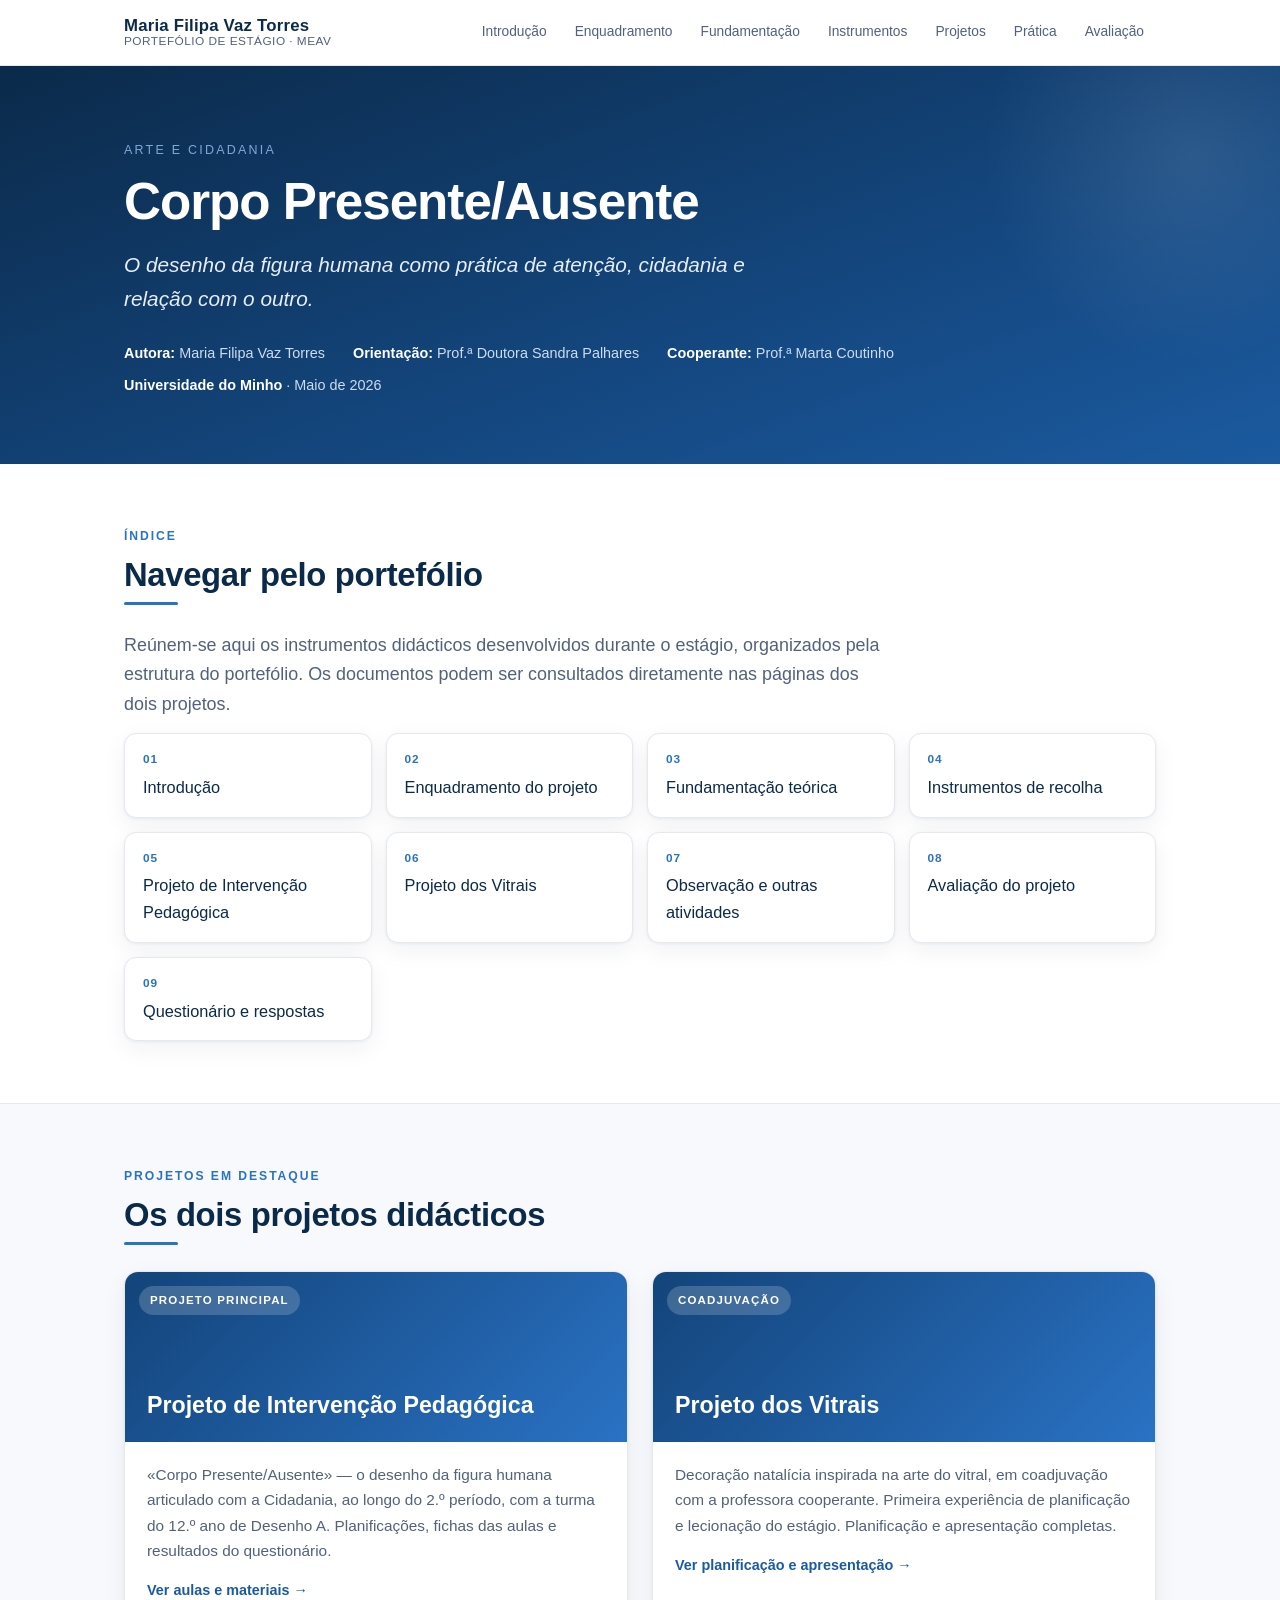
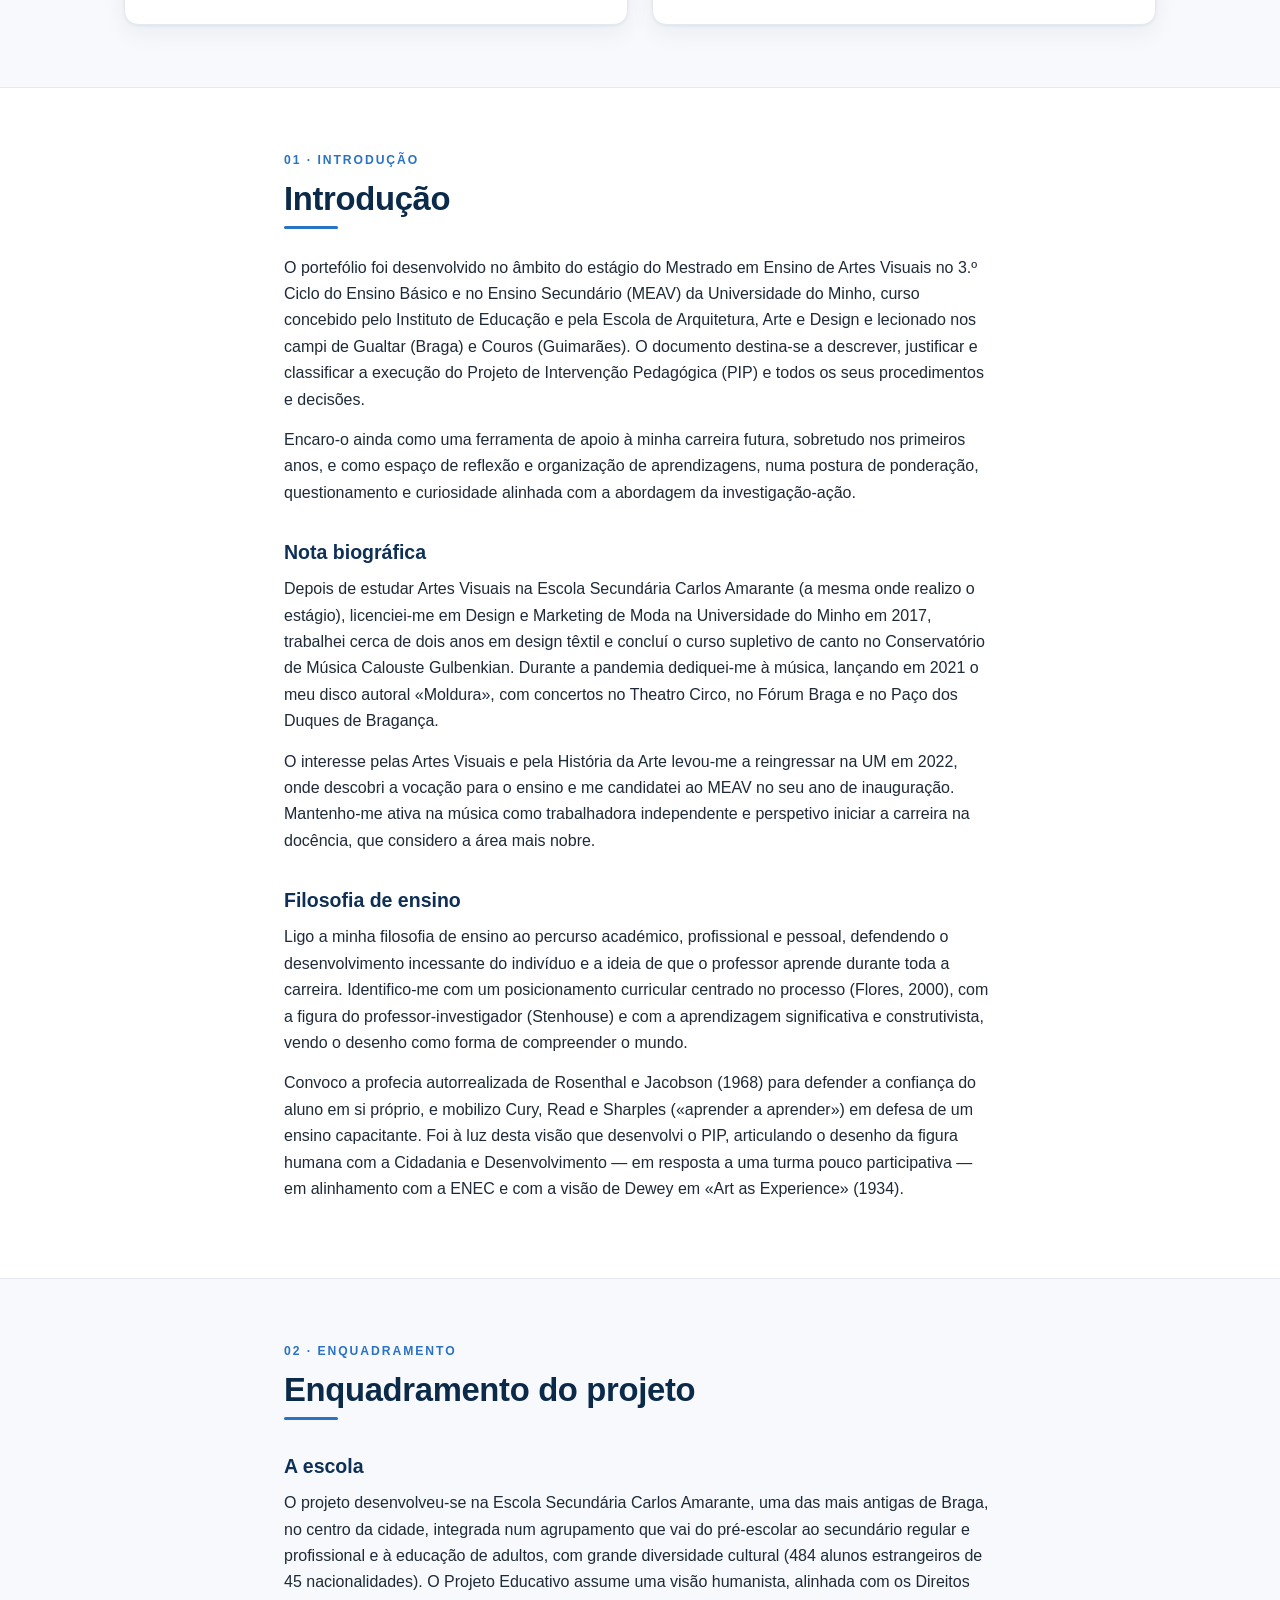
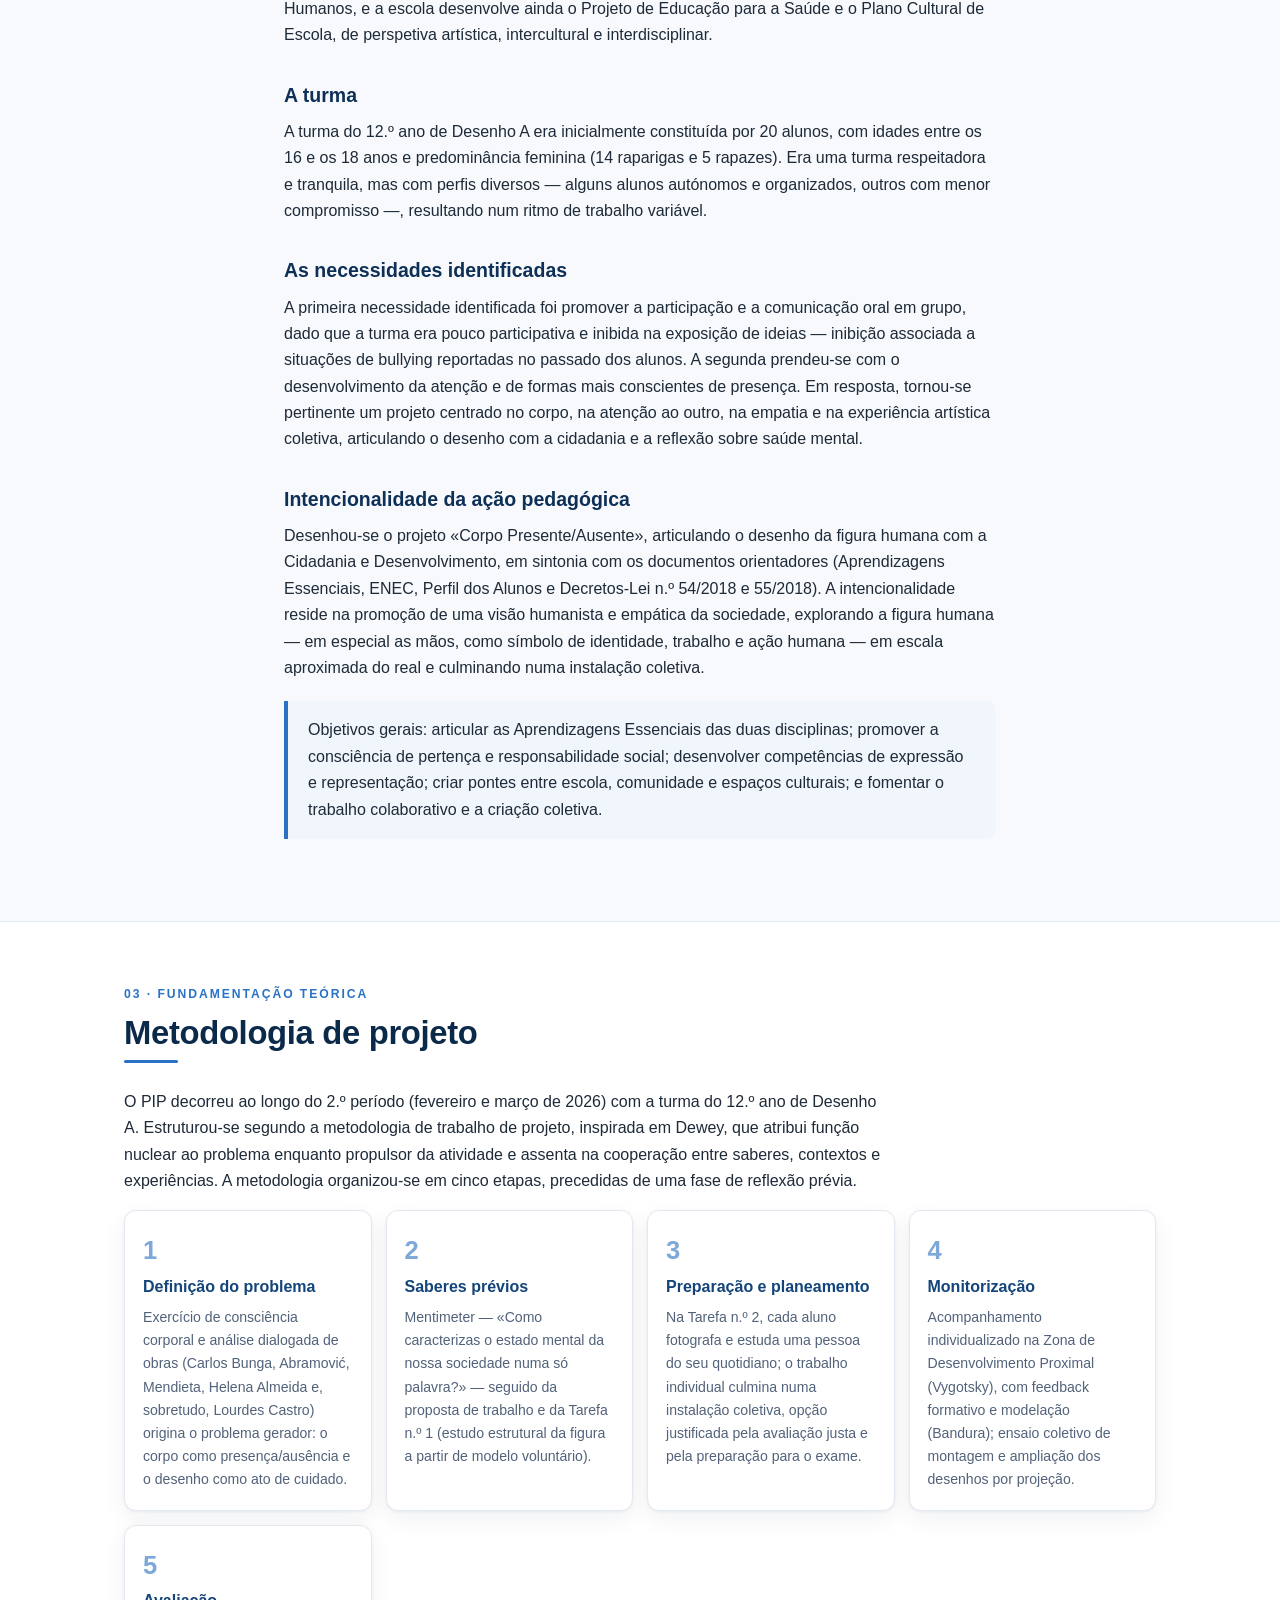
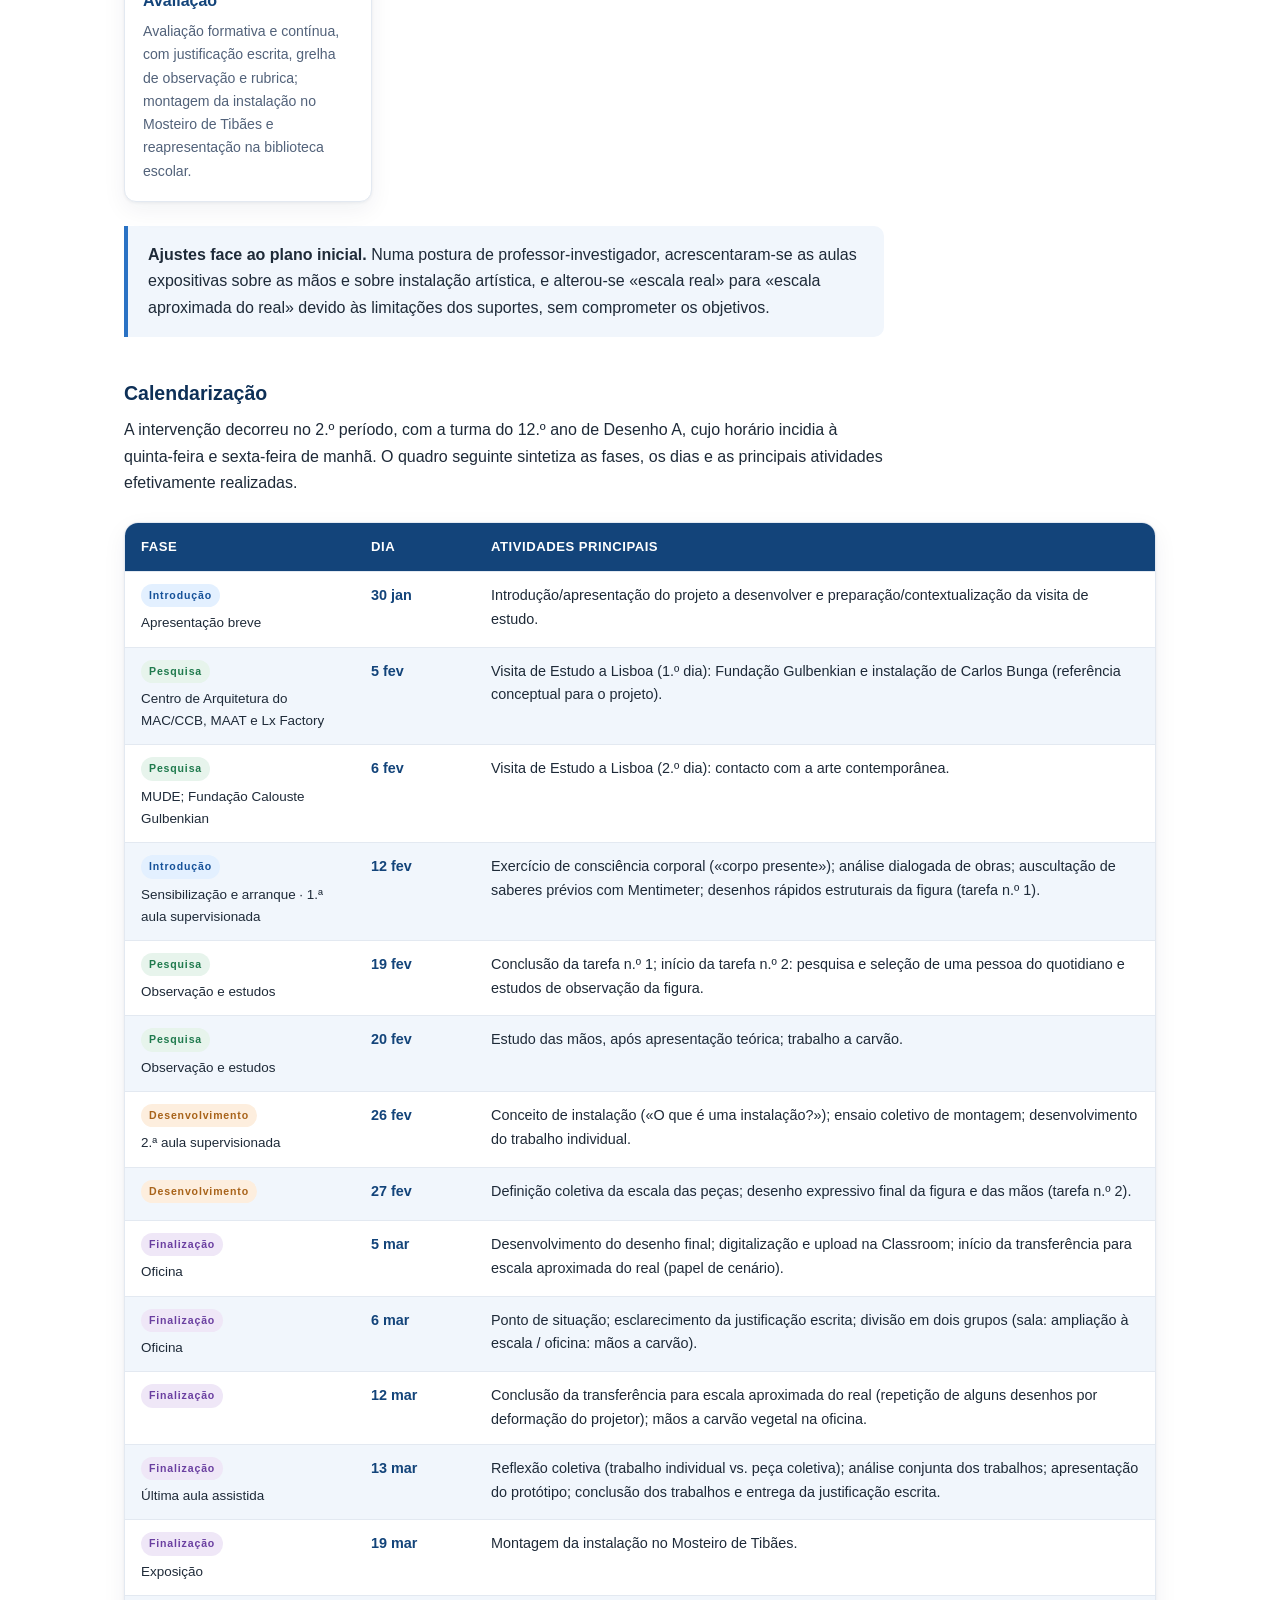
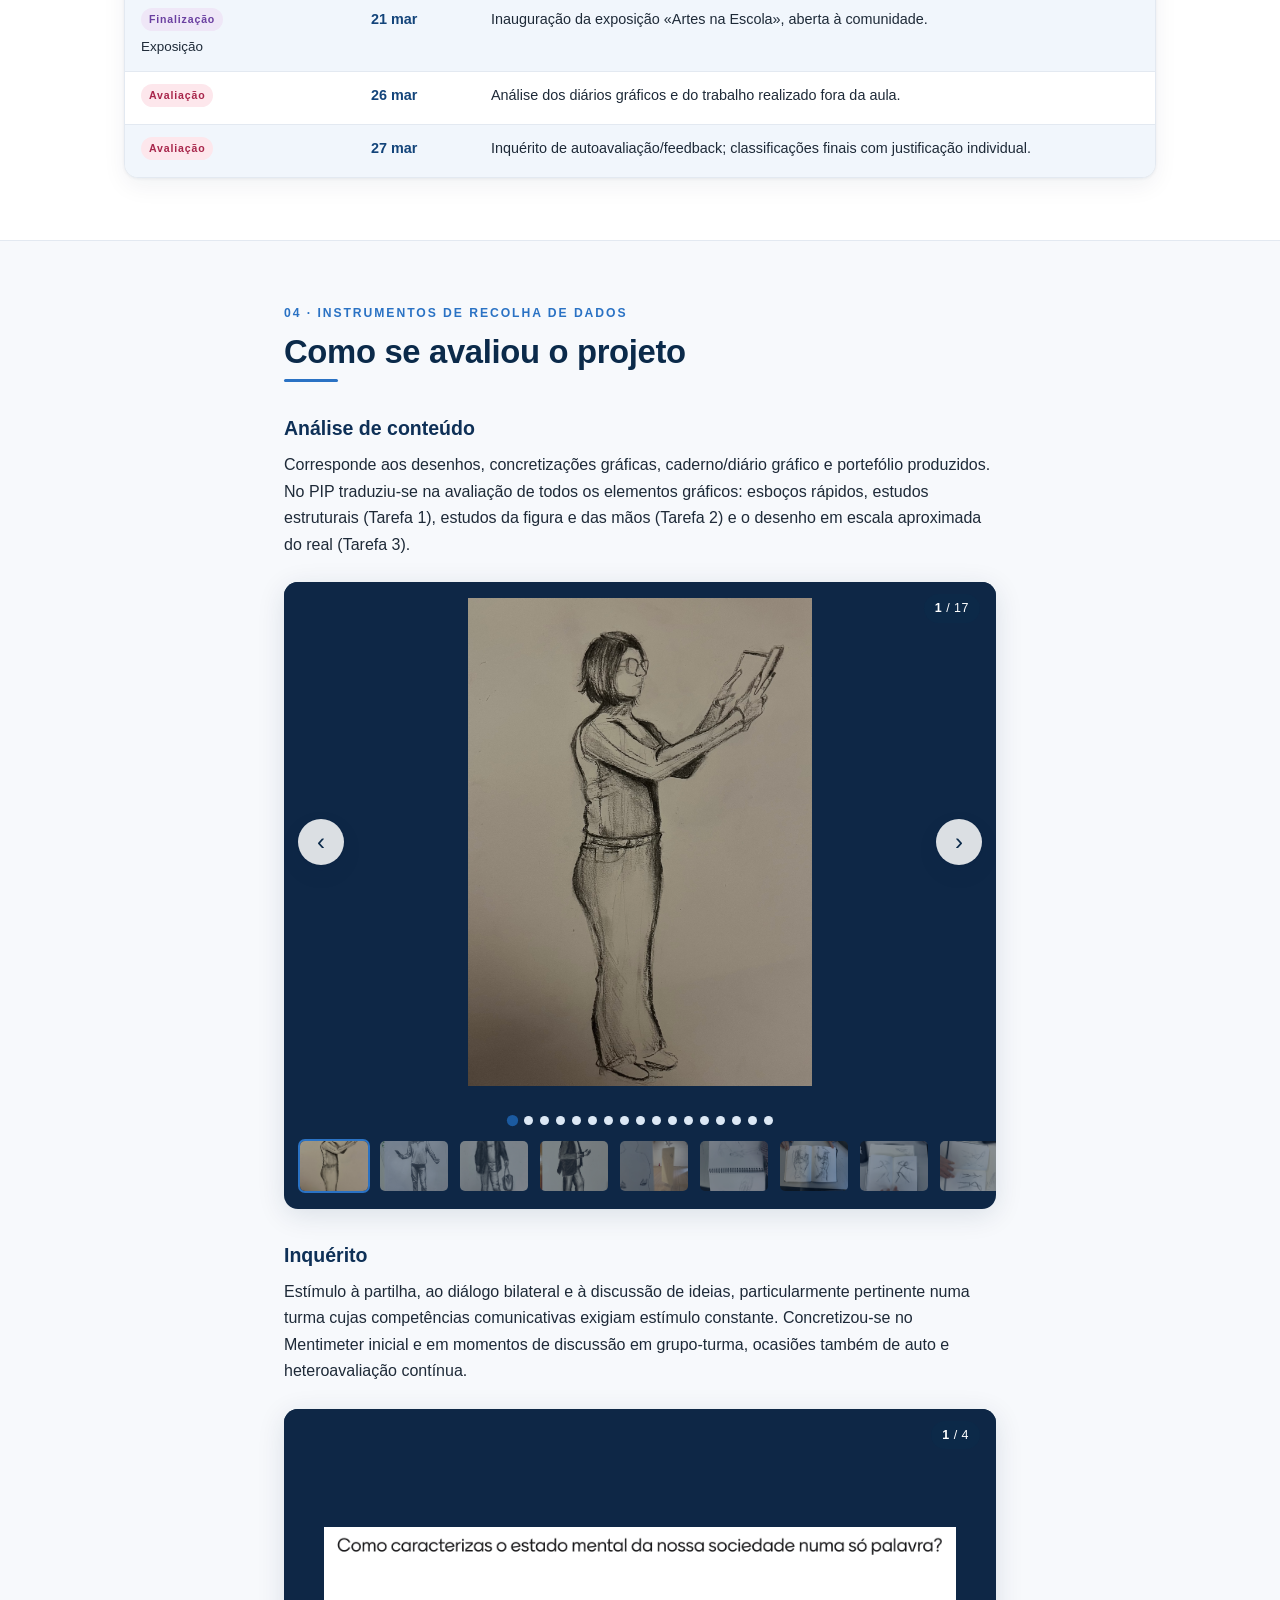
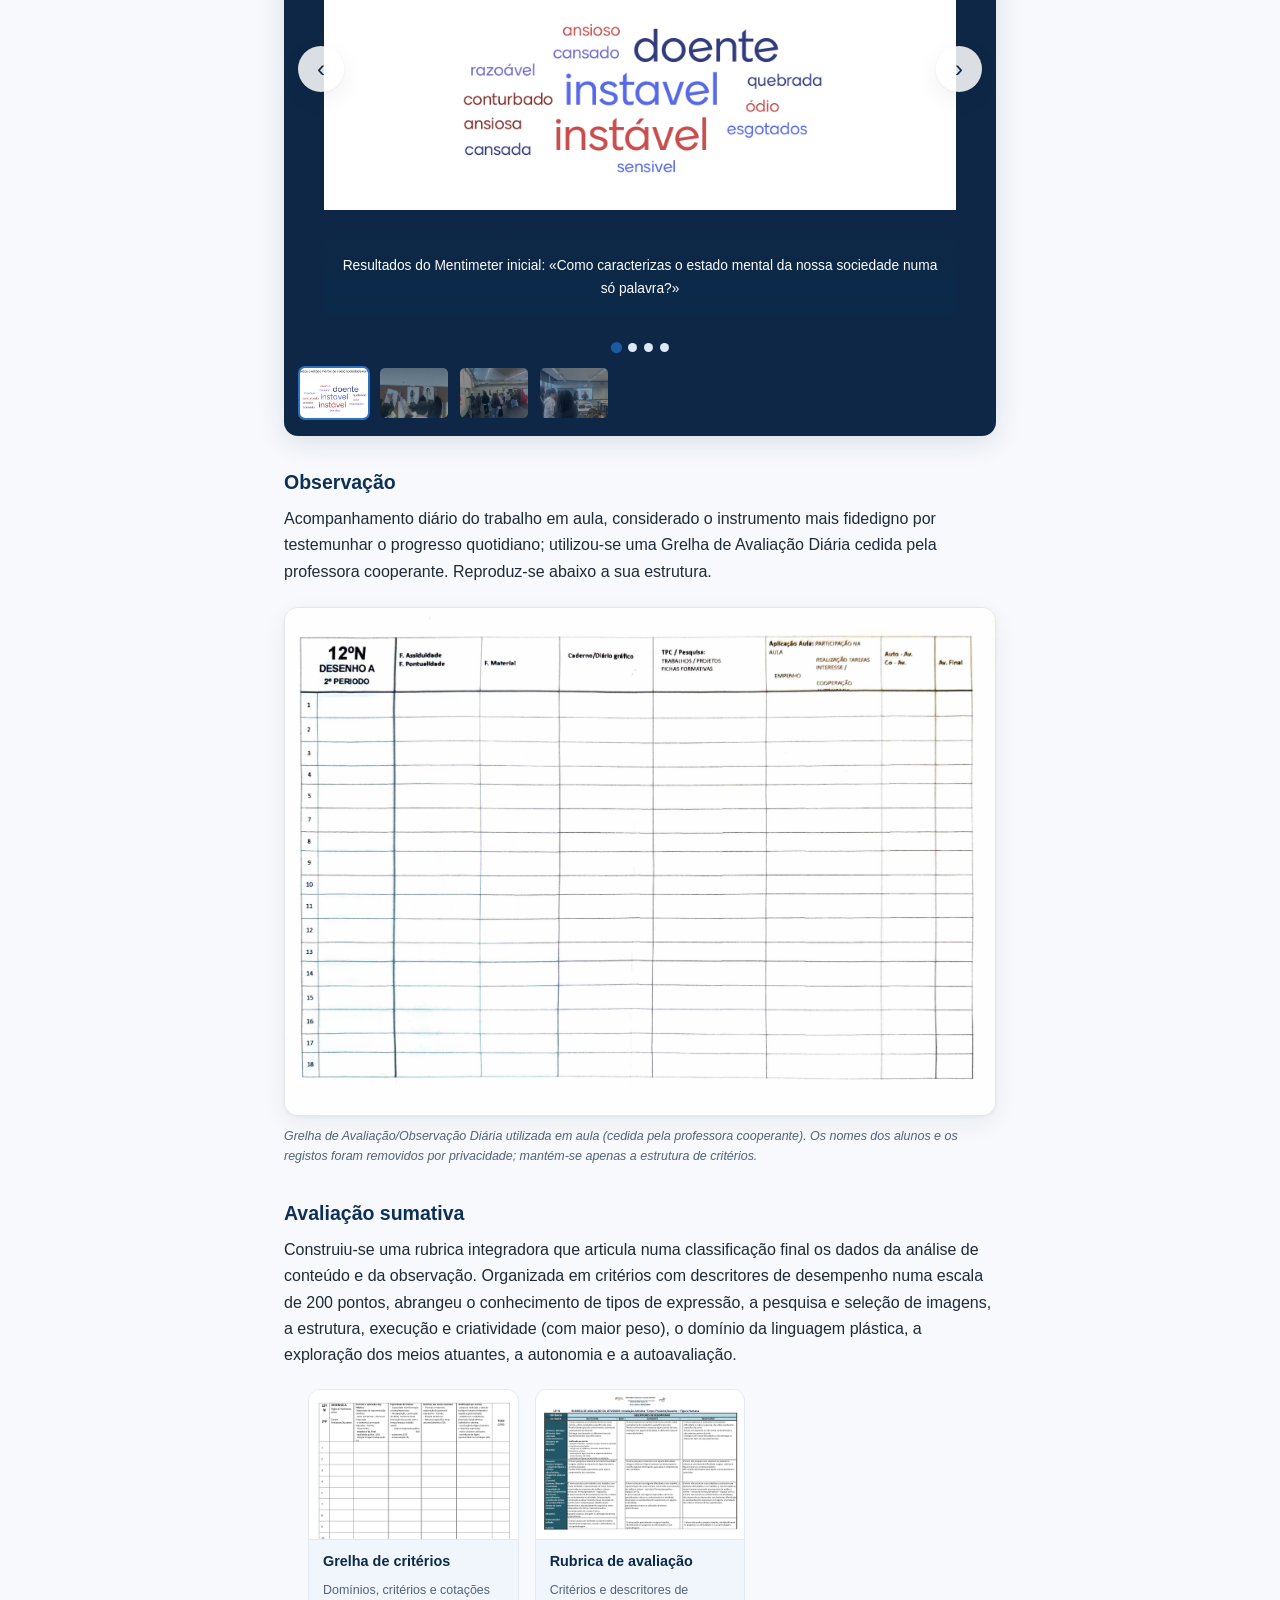
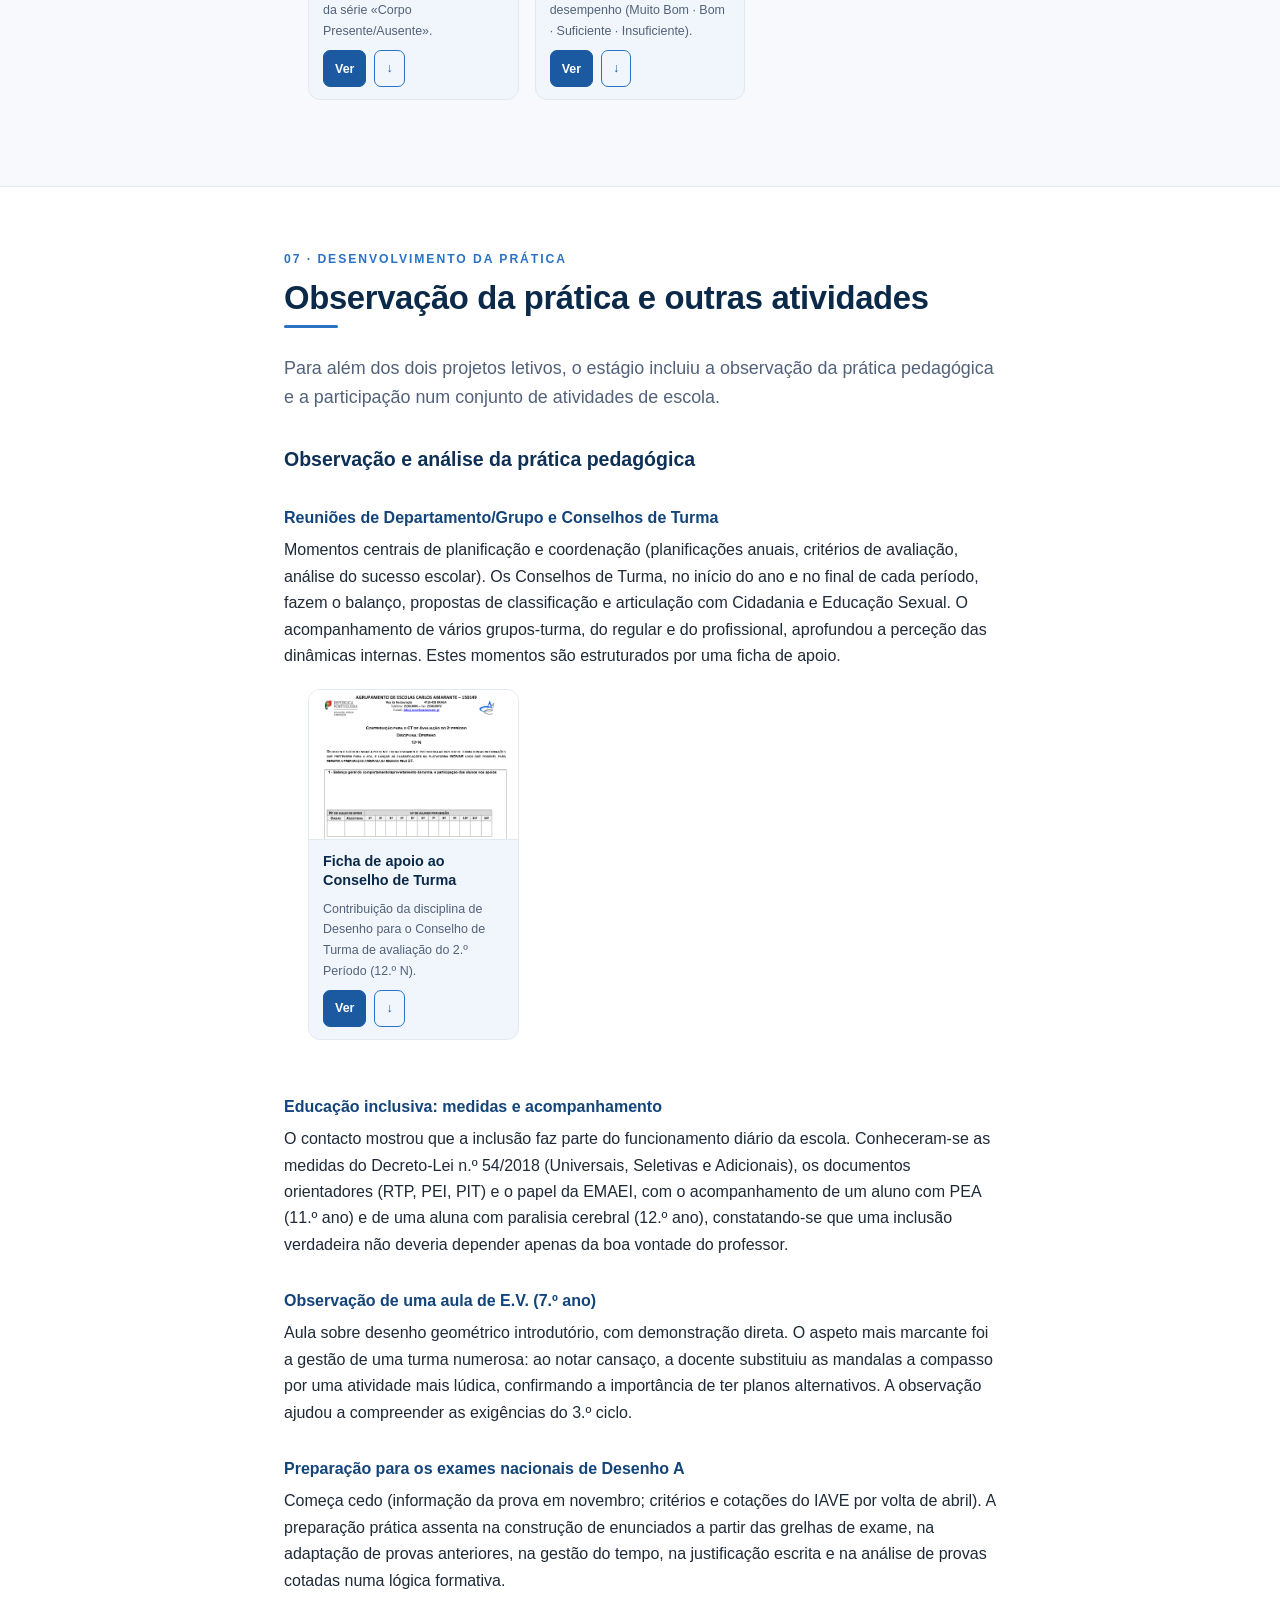
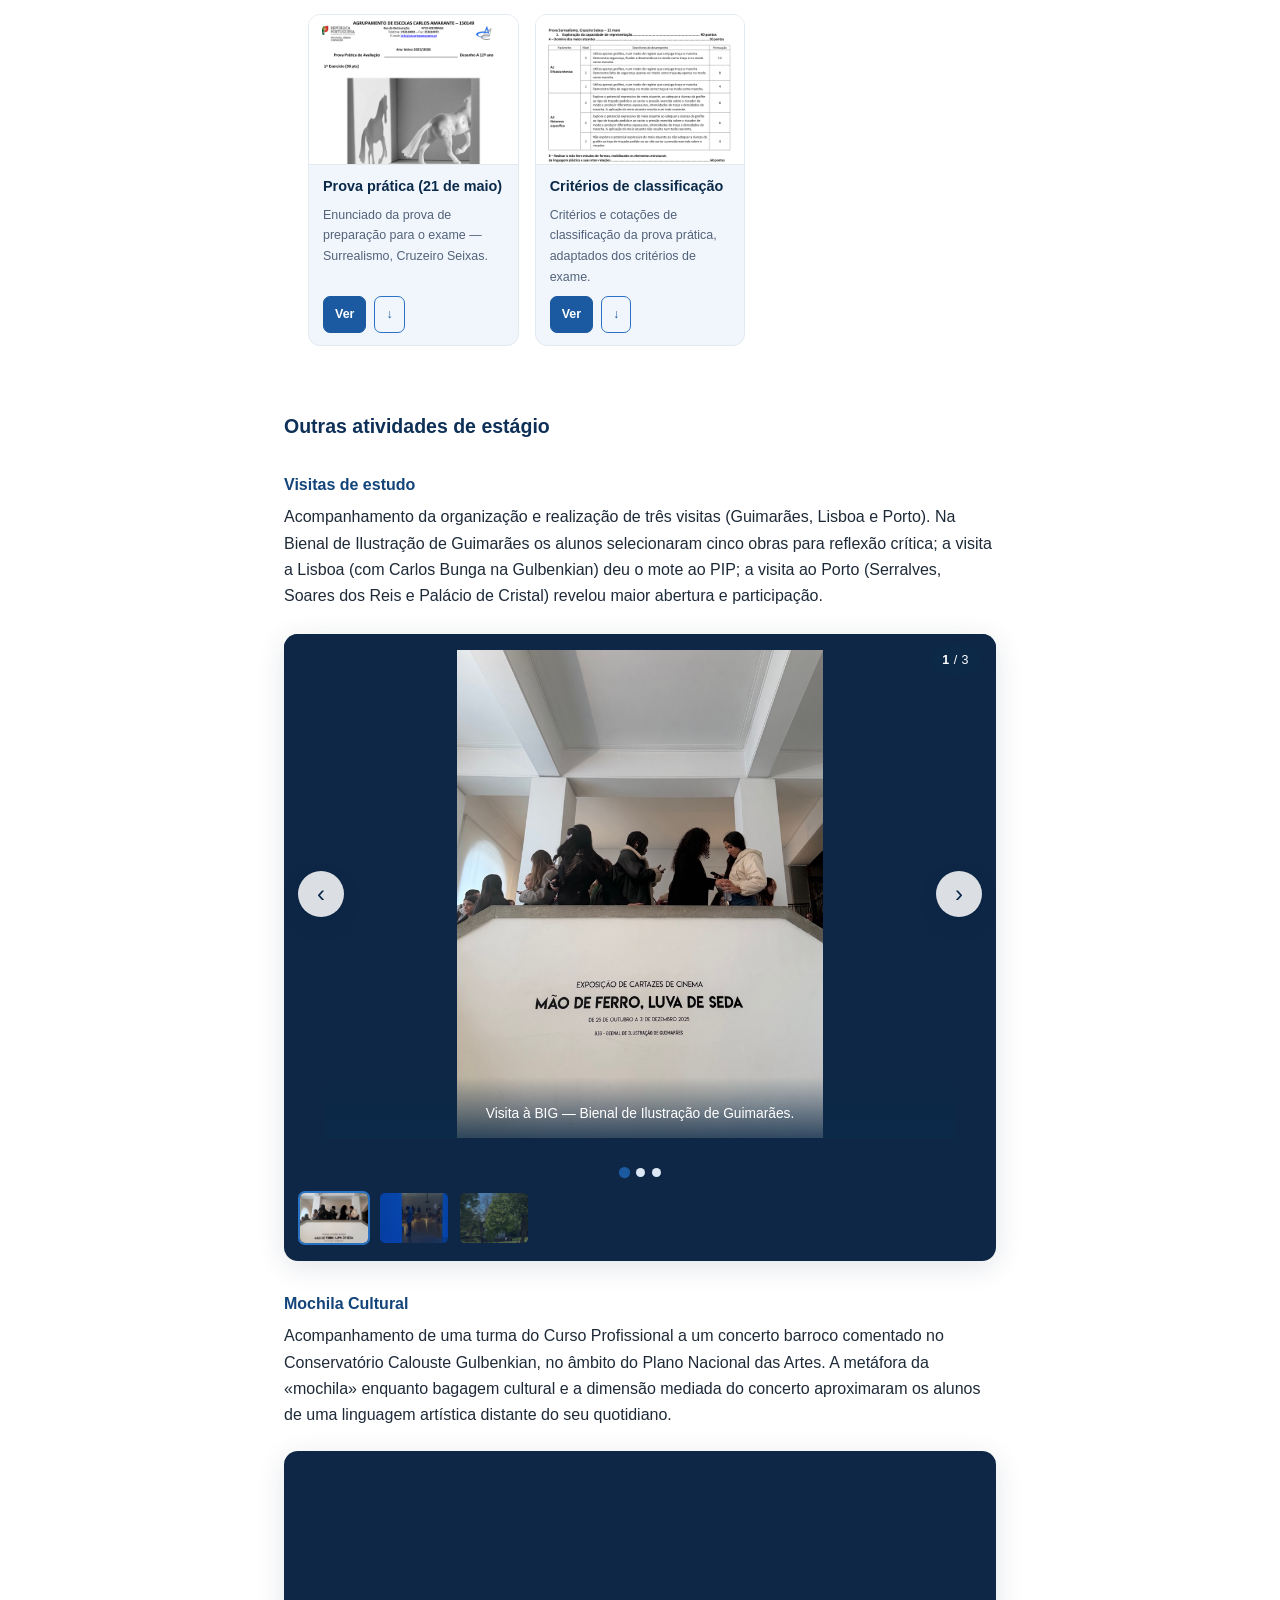
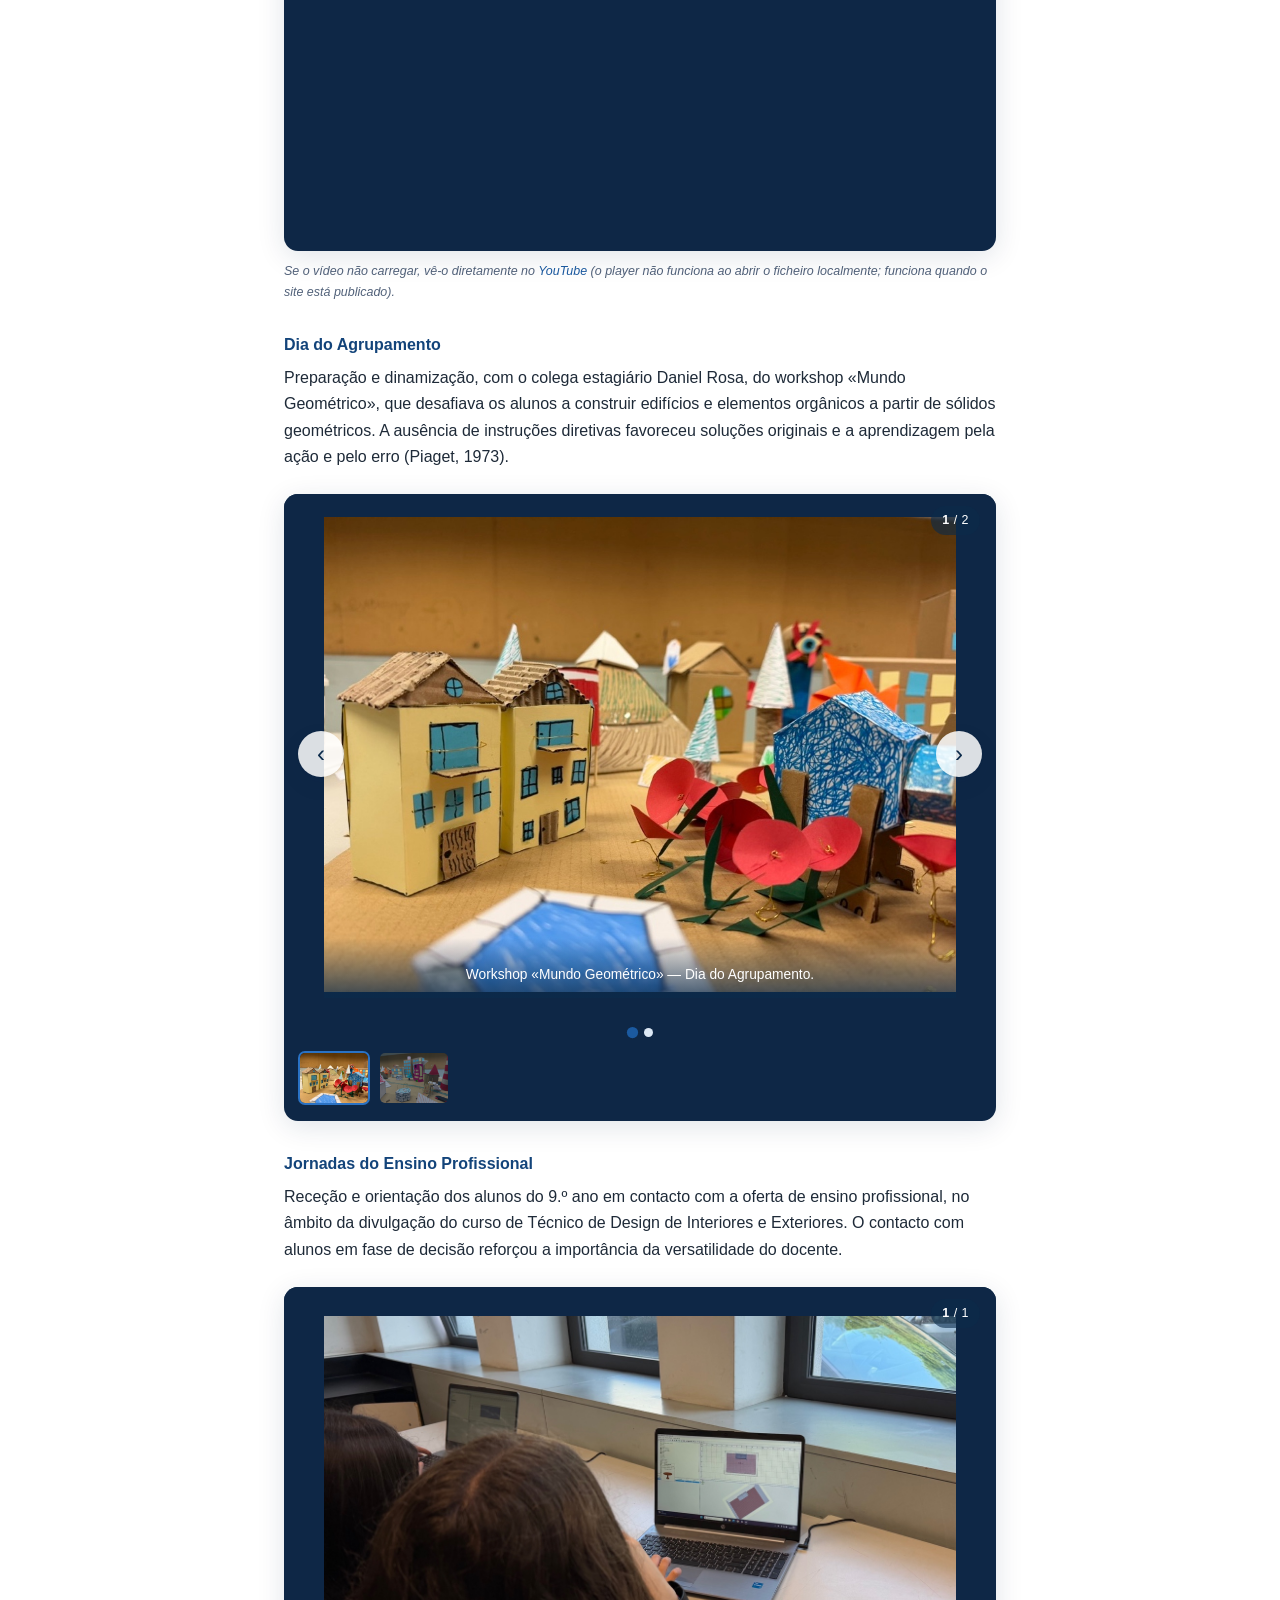
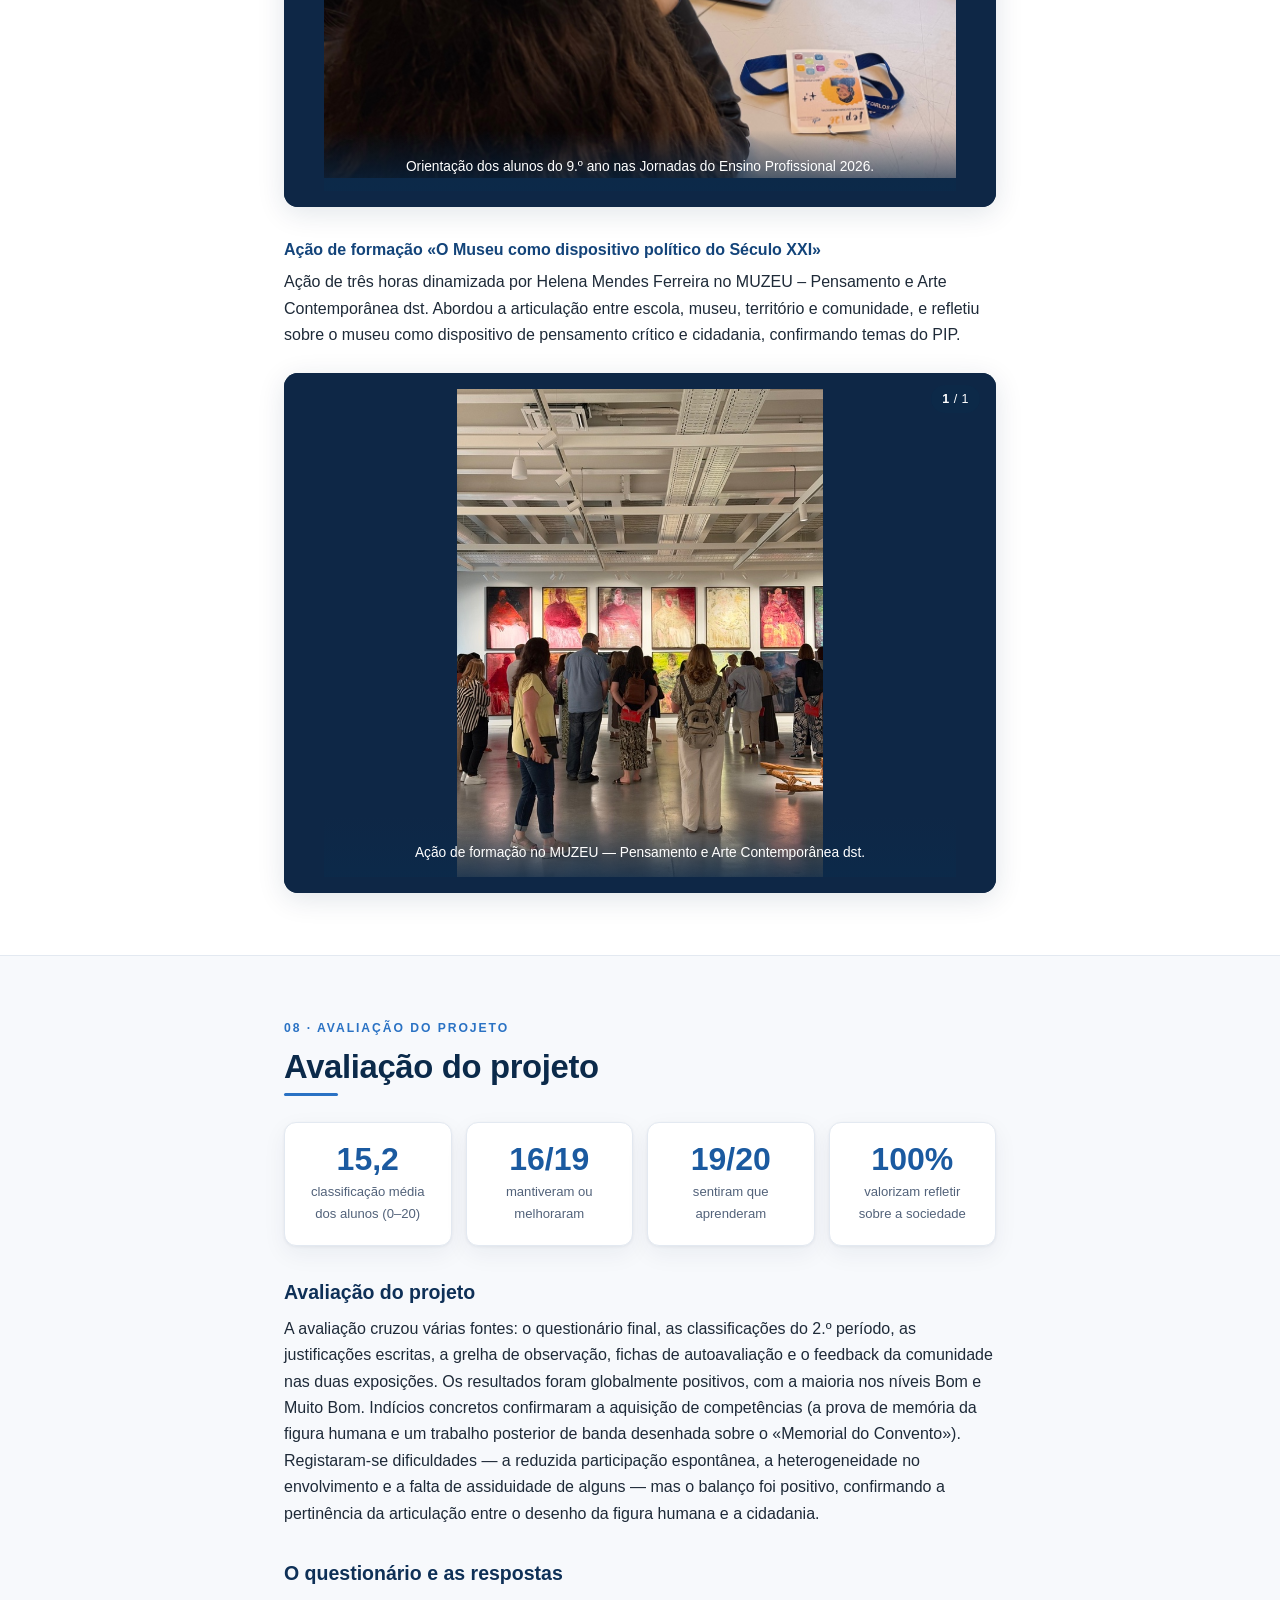
==== commit a10d2461: "Adicionar materiais" ====
--- a/index.html
+++ b/index.html
@@ -387,7 +387,7 @@
     <h2 class="titulo">Avaliação do projeto</h2>
     <div class="divisoria"></div>
     <div class="stats">
-      <div class="stat"><div class="num">15,2</div><div class="lab">classificação média (0–20)</div></div>
+      <div class="stat"><div class="num">15,2</div><div class="lab">classificação média dos alunos (0–20)</div></div>
       <div class="stat"><div class="num">16/19</div><div class="lab">mantiveram ou melhoraram</div></div>
       <div class="stat"><div class="num">19/20</div><div class="lab">sentiram que aprenderam</div></div>
       <div class="stat"><div class="num">100%</div><div class="lab">valorizam refletir sobre a sociedade</div></div>
